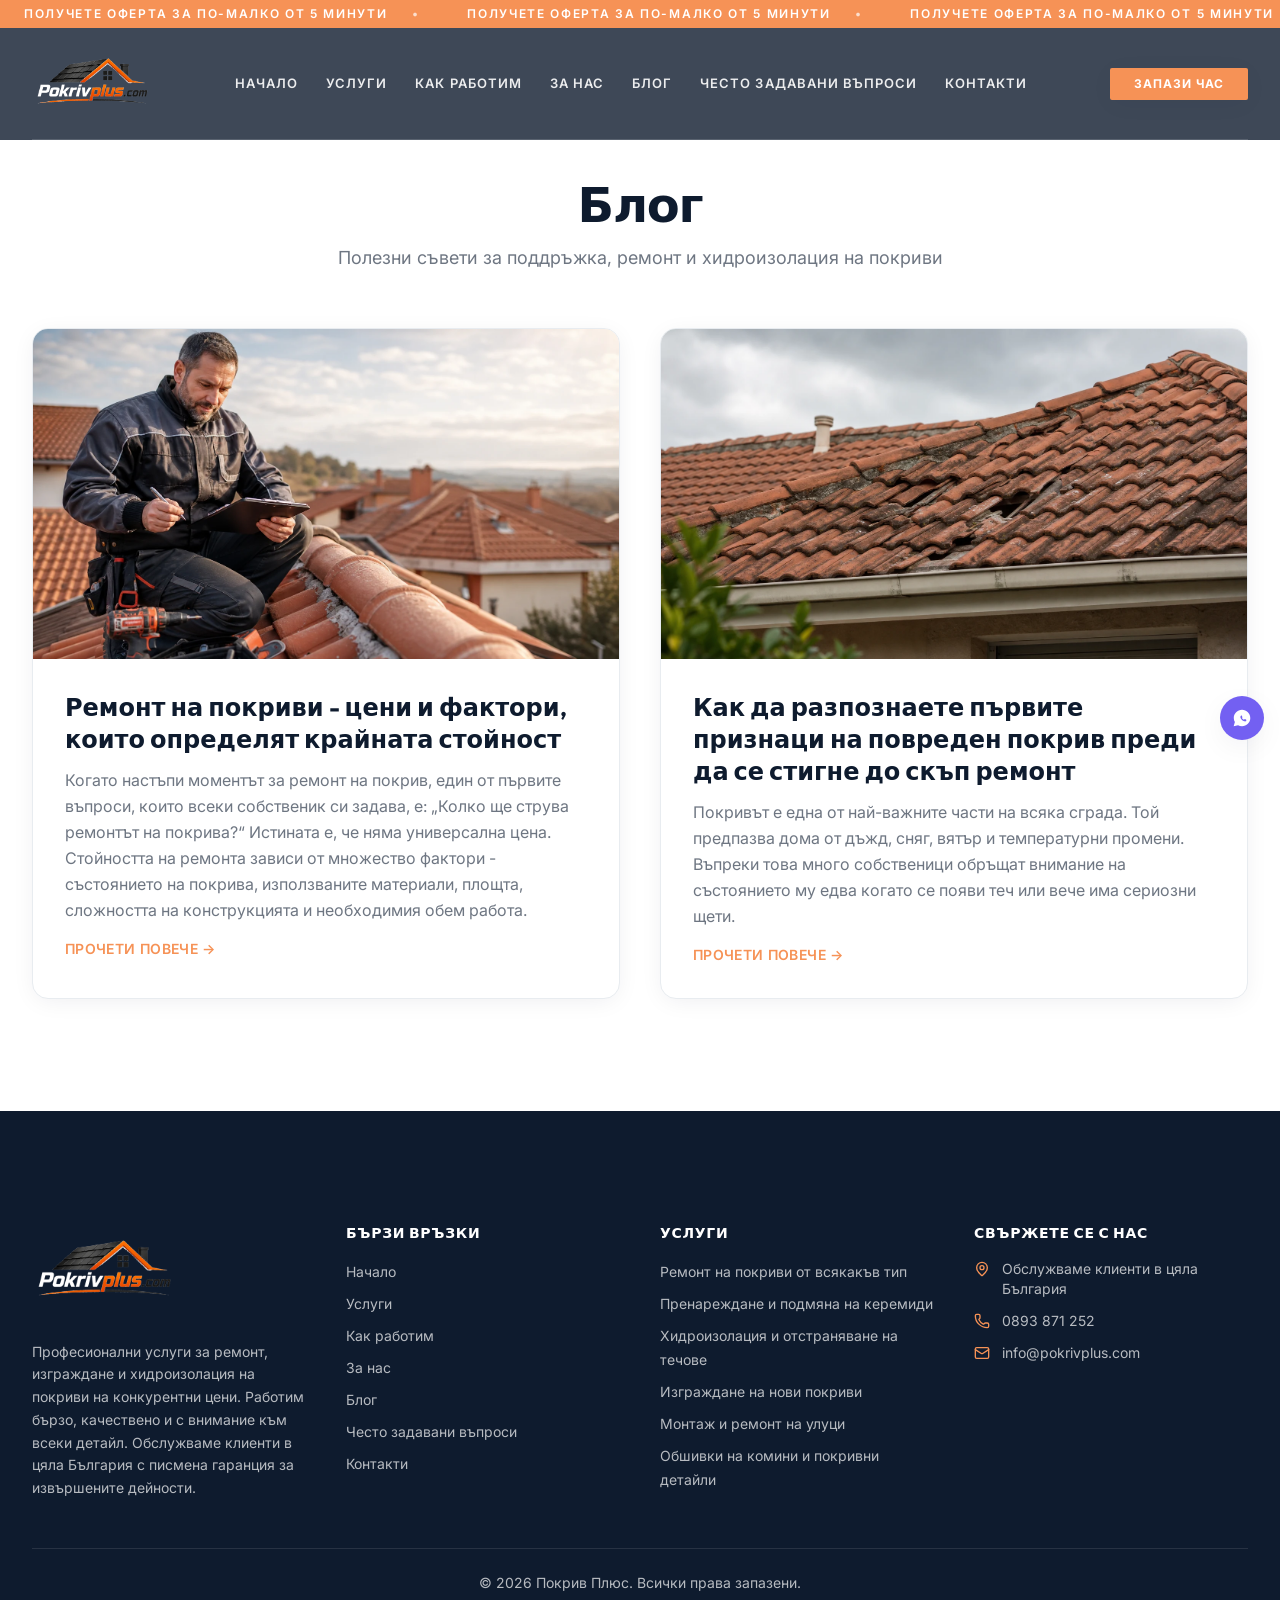
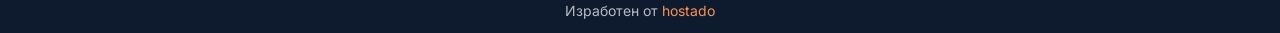
==== blog/index.html @ 9eced1b5 "Move roofing site to toppokriv.com" ====
<!DOCTYPE html>
<html lang="bg">
<head>
<meta charset="utf-8">
  <link rel="icon" type="image/svg+xml" href="../favicon.svg">
  <meta name="theme-color" content="#0e1b2e">
  <meta name="viewport" content="width=device-width, initial-scale=1, viewport-fit=cover">
  <title>Блог | Покрив Плюс</title>
  <meta name="description" content="Полезни статии за ремонт, поддръжка и хидроизолация на покриви от Покрив Плюс.">
  <link rel="canonical" href="https://toppokriv.com/blog/">
  <link rel="preconnect" href="https://fonts.googleapis.com">
  <link rel="preconnect" href="https://fonts.gstatic.com" crossorigin>
  <link href="https://fonts.googleapis.com/css2?family=Inter:wght@400;500;600;700&family=Outfit:wght@400;600;700;800;900&display=swap" rel="stylesheet">
  <link rel="stylesheet" href="../css/styles.css">
  <script type="application/ld+json">{"@context": "https://schema.org", "@type": "BreadcrumbList", "itemListElement": [{"@type": "ListItem", "position": 1, "name": "Начало", "item": "https://toppokriv.com"}, {"@type": "ListItem", "position": 2, "name": "Блог", "item": "https://toppokriv.com/blog/"}]}</script>
</head>
<body class="font-sans">
<div class="top-marquee" role="marquee" aria-label="Получете оферта за по-малко от 5 минути"><div class="marquee-track"><div class="marquee-group"><span class="marquee-item">Получете оферта за по-малко от 5 минути<span class="marquee-separator" aria-hidden="true">•</span></span><span class="marquee-item">Получете оферта за по-малко от 5 минути<span class="marquee-separator" aria-hidden="true">•</span></span><span class="marquee-item">Получете оферта за по-малко от 5 минути<span class="marquee-separator" aria-hidden="true">•</span></span><span class="marquee-item">Получете оферта за по-малко от 5 минути<span class="marquee-separator" aria-hidden="true">•</span></span><span class="marquee-item">Получете оферта за по-малко от 5 минути<span class="marquee-separator" aria-hidden="true">•</span></span><span class="marquee-item">Получете оферта за по-малко от 5 минути<span class="marquee-separator" aria-hidden="true">•</span></span></div><div class="marquee-group" aria-hidden="true"><span class="marquee-item">Получете оферта за по-малко от 5 минути<span class="marquee-separator" aria-hidden="true">•</span></span><span class="marquee-item">Получете оферта за по-малко от 5 минути<span class="marquee-separator" aria-hidden="true">•</span></span><span class="marquee-item">Получете оферта за по-малко от 5 минути<span class="marquee-separator" aria-hidden="true">•</span></span><span class="marquee-item">Получете оферта за по-малко от 5 минути<span class="marquee-separator" aria-hidden="true">•</span></span><span class="marquee-item">Получете оферта за по-малко от 5 минути<span class="marquee-separator" aria-hidden="true">•</span></span><span class="marquee-item">Получете оферта за по-малко от 5 минути<span class="marquee-separator" aria-hidden="true">•</span></span></div></div></div><header id="site-header" class="fixed inset-x-0 top-[var(--top-banner-height)] z-50 transition-all duration-500 bg-primary/80 backdrop-blur-sm"><div class="section-container"><div class="flex h-16 items-center justify-between border-b border-white/15 sm:h-20 lg:h-28"><a href="../index.html#начало" class="flex min-w-0 shrink-0 items-center"><img alt="Покрив Плюс - лого" width="1600" height="1067" decoding="async" class="shrink-0 object-contain object-left h-12 w-auto max-w-[240px] sm:h-16 sm:max-w-[320px] lg:h-20 lg:max-w-[400px]" src="../images/logo.webp"/></a><nav class="hidden items-center gap-7 lg:flex"><a href="../index.html#начало" class="text-[13px] font-semibold uppercase tracking-[0.08em] text-white/90 transition hover:text-accent">Начало</a>
<a href="../index.html#услуги" class="text-[13px] font-semibold uppercase tracking-[0.08em] text-white/90 transition hover:text-accent">Услуги</a>
<a href="../index.html#как-работим" class="text-[13px] font-semibold uppercase tracking-[0.08em] text-white/90 transition hover:text-accent">Как работим</a>
<a href="../index.html#за-нас" class="text-[13px] font-semibold uppercase tracking-[0.08em] text-white/90 transition hover:text-accent">За нас</a>
<a href="index.html" class="text-[13px] font-semibold uppercase tracking-[0.08em] text-white/90 transition hover:text-accent">Блог</a>
<a href="../index.html#faq" class="text-[13px] font-semibold uppercase tracking-[0.08em] text-white/90 transition hover:text-accent">Често задавани въпроси</a>
<a href="../index.html#контакти" class="text-[13px] font-semibold uppercase tracking-[0.08em] text-white/90 transition hover:text-accent">Контакти</a></nav><div class="hidden items-center lg:flex"><a href="../index.html#контакти" class="inline-flex items-center justify-center gap-2 rounded-sm bg-accent px-6 py-2 text-xs font-bold uppercase tracking-[0.08em] text-white shadow-soft transition hover:bg-accent-600">Запази час</a></div><button type="button" id="mobile-menu-toggle" aria-controls="mobile-nav" aria-expanded="false" class="p-2 text-white lg:hidden" aria-label="Меню"><svg id="icon-menu" class="h-6 w-6" xmlns="http://www.w3.org/2000/svg" fill="none" viewBox="0 0 24 24" stroke="currentColor" stroke-width="2"><path d="M4 12h16M4 18h16M4 6h16"/></svg><svg id="icon-close" class="hidden h-6 w-6" xmlns="http://www.w3.org/2000/svg" fill="none" viewBox="0 0 24 24" stroke="currentColor" stroke-width="2"><path d="M18 6 6 18M6 6l12 12"/></svg></button></div></div>
      <nav id="mobile-nav" class="hidden overflow-hidden bg-primary/95 lg:hidden">
        <div class="section-container flex flex-col gap-1 py-4">
                <a href="../index.html#начало" class="px-4 py-3 text-sm font-medium text-white/90 hover:text-accent">Начало</a>
                <a href="../index.html#услуги" class="px-4 py-3 text-sm font-medium text-white/90 hover:text-accent">Услуги</a>
                <a href="../index.html#как-работим" class="px-4 py-3 text-sm font-medium text-white/90 hover:text-accent">Как работим</a>
                <a href="../index.html#за-нас" class="px-4 py-3 text-sm font-medium text-white/90 hover:text-accent">За нас</a>
                <a href="index.html" class="px-4 py-3 text-sm font-medium text-white/90 hover:text-accent">Блог</a>
                <a href="../index.html#faq" class="px-4 py-3 text-sm font-medium text-white/90 hover:text-accent">Често задавани въпроси</a>
                <a href="../index.html#контакти" class="px-4 py-3 text-sm font-medium text-white/90 hover:text-accent">Контакти</a>
          <a href="../index.html#контакти" class="mt-3 flex w-full items-center justify-center gap-2 rounded-sm bg-accent px-6 py-3 text-sm font-semibold uppercase tracking-wide text-white">
            Безплатен оглед
          </a>
        </div>
      </nav></header>
<main class="min-w-0">
<section class="below-fixed-header">
  <div class="section-container">
    <div class="mx-auto mb-10 max-w-3xl text-center sm:mb-14">
      <h1 class="font-display text-3xl font-bold tracking-tight text-primary sm:text-4xl lg:text-5xl">Блог</h1>
      <p class="mt-3 text-base leading-relaxed text-primary/60 sm:mt-4 sm:text-lg">Полезни съвети за поддръжка, ремонт и хидроизолация на покриви</p>
    </div>
    <div class="grid gap-8 md:grid-cols-2 md:gap-10">

        <article class="group overflow-hidden rounded-2xl border border-surface-dark bg-white shadow-soft transition hover:border-accent/40 hover:shadow-card">
          <a href="./remont-na-pokrivi-ceni-i-faktori/index.html" class="block">
            <div class="aspect-video overflow-hidden bg-surface">
              <img src="../images/blog/remont-pokrivi-ceni.webp" alt="Ремонт на покриви - цени и фактори за крайната стойност" class="h-full w-full object-cover transition duration-500 group-hover:scale-105" loading="lazy" width="640" height="360"/>
            </div>
            <div class="p-6 sm:p-8">
              <h2 class="font-display text-xl font-bold text-primary transition group-hover:text-accent sm:text-2xl">Ремонт на покриви - цени и фактори, които определят крайната стойност</h2>
              <p class="mt-3 text-base leading-relaxed text-primary/60">Когато настъпи моментът за ремонт на покрив, един от първите въпроси, които всеки собственик си задава, е: „Колко ще струва ремонтът на покрива?“ Истината е, че няма универсална цена. Стойността на ремонта зависи от множество фактори - състоянието на покрива, използваните материали, площта, сложността на конструкцията и необходимия обем работа.</p>
              <span class="mt-4 inline-flex items-center gap-1 text-sm font-semibold uppercase tracking-wide text-accent">Прочети повече →</span>
            </div>
          </a>
        </article>
        <article class="group overflow-hidden rounded-2xl border border-surface-dark bg-white shadow-soft transition hover:border-accent/40 hover:shadow-card">
          <a href="./kak-da-razpoznaete-priznatsi-na-povreden-pokriv/index.html" class="block">
            <div class="aspect-video overflow-hidden bg-surface">
              <img src="../images/blog/priznatsi-povreden-pokriv.webp" alt="Признаци на повреден покрив - професионален оглед" class="h-full w-full object-cover transition duration-500 group-hover:scale-105" loading="lazy" width="640" height="360"/>
            </div>
            <div class="p-6 sm:p-8">
              <h2 class="font-display text-xl font-bold text-primary transition group-hover:text-accent sm:text-2xl">Как да разпознаете първите признаци на повреден покрив преди да се стигне до скъп ремонт</h2>
              <p class="mt-3 text-base leading-relaxed text-primary/60">Покривът е една от най-важните части на всяка сграда. Той предпазва дома от дъжд, сняг, вятър и температурни промени. Въпреки това много собственици обръщат внимание на състоянието му едва когато се появи теч или вече има сериозни щети.</p>
              <span class="mt-4 inline-flex items-center gap-1 text-sm font-semibold uppercase tracking-wide text-accent">Прочети повече →</span>
            </div>
          </a>
        </article>
    </div>
  </div>
</section></main>
<footer><div class="bg-primary text-white/70"><div class="section-container pt-14 sm:pt-20 lg:pt-28 pb-4 max-lg:pb-16 lg:pb-3"><div class="grid gap-10 md:grid-cols-2 lg:grid-cols-4"><div><a href="../index.html#начало" class="inline-flex"><img alt="Покрив Плюс - лого" loading="lazy" width="1600" height="1067" decoding="async" class="shrink-0 object-contain object-left h-16 w-auto max-w-[300px] sm:h-20 sm:max-w-[400px] lg:h-24 lg:max-w-[460px]" src="../images/logo.webp"/></a><p class="mt-4 text-sm leading-relaxed">Професионални услуги за ремонт, изграждане и хидроизолация на покриви на конкурентни цени. Работим бързо, качествено и с внимание към всеки детайл. Обслужваме клиенти в цяла България с писмена гаранция за извършените дейности.</p></div><div><h3 class="font-display text-sm font-semibold uppercase tracking-wider text-white">Бързи връзки</h3><ul class="mt-4 space-y-2"><li><a href="../index.html#начало" class="text-sm transition hover:text-accent">Начало</a></li><li><a href="../index.html#услуги" class="text-sm transition hover:text-accent">Услуги</a></li><li><a href="../index.html#как-работим" class="text-sm transition hover:text-accent">Как работим</a></li><li><a href="../index.html#за-нас" class="text-sm transition hover:text-accent">За нас</a></li><li><a href="index.html" class="text-sm transition hover:text-accent">Блог</a></li><li><a href="../index.html#faq" class="text-sm transition hover:text-accent">Често задавани въпроси</a></li><li><a href="../index.html#контакти" class="text-sm transition hover:text-accent">Контакти</a></li></ul></div><div><h3 class="font-display text-sm font-semibold uppercase tracking-wider text-white">Услуги</h3><ul class="mt-4 space-y-2"><li><a href="../index.html#услуги" class="text-sm transition hover:text-accent">Ремонт на покриви от всякакъв тип</a></li><li><a href="../index.html#услуги" class="text-sm transition hover:text-accent">Пренареждане и подмяна на керемиди</a></li><li><a href="../index.html#услуги" class="text-sm transition hover:text-accent">Хидроизолация и отстраняване на течове</a></li><li><a href="../index.html#услуги" class="text-sm transition hover:text-accent">Изграждане на нови покриви</a></li><li><a href="../index.html#услуги" class="text-sm transition hover:text-accent">Монтаж и ремонт на улуци</a></li><li><a href="../index.html#услуги" class="text-sm transition hover:text-accent">Обшивки на комини и покривни детайли</a></li></ul></div><div><h3 class="font-display text-sm font-semibold uppercase tracking-wider text-white">Свържете се с нас</h3><ul class="mt-4 space-y-3 text-sm"><li class="flex items-start gap-3"><svg xmlns="http://www.w3.org/2000/svg" width="24" height="24" viewBox="0 0 24 24" fill="none" stroke="currentColor" stroke-width="2" stroke-linecap="round" stroke-linejoin="round" class="mt-0.5 h-4 w-4 shrink-0 text-accent" aria-hidden="true"><path d="M20 10c0 4.993-5.539 10.193-7.399 11.799a1 1 0 0 1-1.202 0C9.539 20.193 4 14.993 4 10a8 8 0 0 1 16 0"></path><circle cx="12" cy="10" r="3"></circle></svg>Обслужваме клиенти в цяла България</li><li class="flex items-start gap-3"><svg xmlns="http://www.w3.org/2000/svg" width="24" height="24" viewBox="0 0 24 24" fill="none" stroke="currentColor" stroke-width="2" stroke-linecap="round" stroke-linejoin="round" class="mt-0.5 h-4 w-4 shrink-0 text-accent" aria-hidden="true"><path d="M13.832 16.568a1 1 0 0 0 1.213-.303l.355-.465A2 2 0 0 1 17 15h3a2 2 0 0 1 2 2v3a2 2 0 0 1-2 2A18 18 0 0 1 2 4a2 2 0 0 1 2-2h3a2 2 0 0 1 2 2v3a2 2 0 0 1-.8 1.6l-.468.351a1 1 0 0 0-.292 1.233 14 14 0 0 0 6.392 6.384"></path></svg><a href="tel:+359893871252" class="hover:text-white">0893 871 252</a></li><li class="flex items-start gap-3"><svg xmlns="http://www.w3.org/2000/svg" width="24" height="24" viewBox="0 0 24 24" fill="none" stroke="currentColor" stroke-width="2" stroke-linecap="round" stroke-linejoin="round" class="mt-0.5 h-4 w-4 shrink-0 text-accent" aria-hidden="true"><path d="m22 7-8.991 5.727a2 2 0 0 1-2.009 0L2 7"></path><rect x="2" y="4" width="20" height="16" rx="2"></rect></svg><a href="mailto:info@pokrivplus.com" class="hover:text-white">info@pokrivplus.com</a></li></ul></div></div><div class="mt-12 border-t border-white/10 pt-6 text-center text-sm"><p>© 2026 Покрив Плюс. Всички права запазени.</p><p class="mt-2">Изработен от <a href="https://hostado.net" target="_blank" rel="noopener noreferrer" class="text-accent transition hover:text-white">hostado</a></p></div></div></div></footer><a href="tel:+359893871252" class="fixed bottom-[calc(1.5rem+env(safe-area-inset-bottom,0px))] right-4 z-40 flex h-14 w-14 items-center justify-center rounded-full bg-accent text-white shadow-glow transition hover:scale-110 lg:hidden" aria-label="Обади се"><svg xmlns="http://www.w3.org/2000/svg" width="24" height="24" viewBox="0 0 24 24" fill="none" stroke="currentColor" stroke-width="2" stroke-linecap="round" stroke-linejoin="round" class="h-6 w-6" aria-hidden="true"><path d="M13.832 16.568a1 1 0 0 0 1.213-.303l.355-.465A2 2 0 0 1 17 15h3a2 2 0 0 1 2 2v3a2 2 0 0 1-2 2A18 18 0 0 1 2 4a2 2 0 0 1 2-2h3a2 2 0 0 1 2 2v3a2 2 0 0 1-.8 1.6l-.468.351a1 1 0 0 0-.292 1.233 14 14 0 0 0 6.392 6.384"></path></svg></a><div class="fixed bottom-40 right-4 z-40 hidden flex-col gap-2 lg:flex"><a href="viber://chat?number=359893871252" target="_blank" rel="noopener noreferrer" aria-label="Viber" class="flex h-11 w-11 items-center justify-center rounded-full bg-[#7360F2] text-white shadow-card transition hover:scale-110"><svg class="h-5 w-5" viewBox="0 0 24 24" fill="currentColor"><path d="M12.04 2C6.58 2 2.13 6.45 2.13 11.91c0 1.75.46 3.45 1.32 4.95L2 22l5.25-1.37c1.45.79 3.08 1.21 4.79 1.21 5.46 0 9.91-4.45 9.91-9.91C21.95 6.45 17.5 2 12.04 2zm5.32 13.22c-.15.42-.87.77-1.21.82-.31.04-.71.06-1.15-.07-.27-.08-.61-.2-1.05-.39-1.85-.8-3.06-2.68-3.15-2.81-.09-.13-.75-.99-.75-1.89 0-.9.47-1.34.64-1.52.17-.18.37-.23.49-.23.12 0 .24 0 .35.01.11.01.26-.04.4.31.15.35.5 1.22.55 1.31.05.09.08.19.02.31-.06.12-.09.19-.18.29-.09.1-.19.22-.27.3-.09.08-.18.17-.08.33.1.16.44.73.95 1.18.65.58 1.2.76 1.37.84.17.09.27.07.37-.05.1-.11.42-.49.53-.66.11-.17.22-.14.37-.08.15.05.96.45 1.12.54.17.09.28.13.32.21.04.07.04.42-.11.84z"></path></svg></a></div>
  <script src="../js/content.js"></script>
  <script src="../js/main.js"></script>
</body>
</html>
---- css/styles.css ----
*,:after,:before{--tw-border-spacing-x:0;--tw-border-spacing-y:0;--tw-translate-x:0;--tw-translate-y:0;--tw-rotate:0;--tw-skew-x:0;--tw-skew-y:0;--tw-scale-x:1;--tw-scale-y:1;--tw-pan-x: ;--tw-pan-y: ;--tw-pinch-zoom: ;--tw-scroll-snap-strictness:proximity;--tw-gradient-from-position: ;--tw-gradient-via-position: ;--tw-gradient-to-position: ;--tw-ordinal: ;--tw-slashed-zero: ;--tw-numeric-figure: ;--tw-numeric-spacing: ;--tw-numeric-fraction: ;--tw-ring-inset: ;--tw-ring-offset-width:0px;--tw-ring-offset-color:#fff;--tw-ring-color:rgba(59,130,246,.5);--tw-ring-offset-shadow:0 0 #0000;--tw-ring-shadow:0 0 #0000;--tw-shadow:0 0 #0000;--tw-shadow-colored:0 0 #0000;--tw-blur: ;--tw-brightness: ;--tw-contrast: ;--tw-grayscale: ;--tw-hue-rotate: ;--tw-invert: ;--tw-saturate: ;--tw-sepia: ;--tw-drop-shadow: ;--tw-backdrop-blur: ;--tw-backdrop-brightness: ;--tw-backdrop-contrast: ;--tw-backdrop-grayscale: ;--tw-backdrop-hue-rotate: ;--tw-backdrop-invert: ;--tw-backdrop-opacity: ;--tw-backdrop-saturate: ;--tw-backdrop-sepia: ;--tw-contain-size: ;--tw-contain-layout: ;--tw-contain-paint: ;--tw-contain-style: }::backdrop{--tw-border-spacing-x:0;--tw-border-spacing-y:0;--tw-translate-x:0;--tw-translate-y:0;--tw-rotate:0;--tw-skew-x:0;--tw-skew-y:0;--tw-scale-x:1;--tw-scale-y:1;--tw-pan-x: ;--tw-pan-y: ;--tw-pinch-zoom: ;--tw-scroll-snap-strictness:proximity;--tw-gradient-from-position: ;--tw-gradient-via-position: ;--tw-gradient-to-position: ;--tw-ordinal: ;--tw-slashed-zero: ;--tw-numeric-figure: ;--tw-numeric-spacing: ;--tw-numeric-fraction: ;--tw-ring-inset: ;--tw-ring-offset-width:0px;--tw-ring-offset-color:#fff;--tw-ring-color:rgba(59,130,246,.5);--tw-ring-offset-shadow:0 0 #0000;--tw-ring-shadow:0 0 #0000;--tw-shadow:0 0 #0000;--tw-shadow-colored:0 0 #0000;--tw-blur: ;--tw-brightness: ;--tw-contrast: ;--tw-grayscale: ;--tw-hue-rotate: ;--tw-invert: ;--tw-saturate: ;--tw-sepia: ;--tw-drop-shadow: ;--tw-backdrop-blur: ;--tw-backdrop-brightness: ;--tw-backdrop-contrast: ;--tw-backdrop-grayscale: ;--tw-backdrop-hue-rotate: ;--tw-backdrop-invert: ;--tw-backdrop-opacity: ;--tw-backdrop-saturate: ;--tw-backdrop-sepia: ;--tw-contain-size: ;--tw-contain-layout: ;--tw-contain-paint: ;--tw-contain-style: }/*! tailwindcss v3.4.19 | MIT License | https://tailwindcss.com*/*,:after,:before{box-sizing:border-box;border:0 solid #e5e7eb}:after,:before{--tw-content:""}:host,html{line-height:1.5;-webkit-text-size-adjust:100%;-moz-tab-size:4;-o-tab-size:4;tab-size:4;font-family:Inter,system-ui,sans-serif;font-feature-settings:normal;font-variation-settings:normal;-webkit-tap-highlight-color:transparent}body{margin:0;line-height:inherit}hr{height:0;color:inherit;border-top-width:1px}abbr:where([title]){-webkit-text-decoration:underline dotted;text-decoration:underline dotted}h1,h2,h3,h4,h5,h6{font-size:inherit;font-weight:inherit}a{color:inherit;text-decoration:inherit}b,strong{font-weight:bolder}code,kbd,pre,samp{font-family:ui-monospace,SFMono-Regular,Menlo,Monaco,Consolas,Liberation Mono,Courier New,monospace;font-feature-settings:normal;font-variation-settings:normal;font-size:1em}small{font-size:80%}sub,sup{font-size:75%;line-height:0;position:relative;vertical-align:baseline}sub{bottom:-.25em}sup{top:-.5em}table{text-indent:0;border-color:inherit;border-collapse:collapse}button,input,optgroup,select,textarea{font-family:inherit;font-feature-settings:inherit;font-variation-settings:inherit;font-size:100%;font-weight:inherit;line-height:inherit;letter-spacing:inherit;color:inherit;margin:0;padding:0}button,select{text-transform:none}button,input:where([type=button]),input:where([type=reset]),input:where([type=submit]){-webkit-appearance:button;background-color:transparent;background-image:none}:-moz-focusring{outline:auto}:-moz-ui-invalid{box-shadow:none}progress{vertical-align:baseline}::-webkit-inner-spin-button,::-webkit-outer-spin-button{height:auto}[type=search]{-webkit-appearance:textfield;outline-offset:-2px}::-webkit-search-decoration{-webkit-appearance:none}::-webkit-file-upload-button{-webkit-appearance:button;font:inherit}summary{display:list-item}blockquote,dd,dl,figure,h1,h2,h3,h4,h5,h6,hr,p,pre{margin:0}fieldset{margin:0}fieldset,legend{padding:0}menu,ol,ul{list-style:none;margin:0;padding:0}dialog{padding:0}textarea{resize:vertical}input::-moz-placeholder,textarea::-moz-placeholder{opacity:1;color:#9ca3af}input::placeholder,textarea::placeholder{opacity:1;color:#9ca3af}[role=button],button{cursor:pointer}:disabled{cursor:default}audio,canvas,embed,iframe,img,object,svg,video{display:block;vertical-align:middle}img,video{max-width:100%;height:auto}[hidden]:where(:not([hidden=until-found])){display:none}:root{--top-banner-height:1.75rem;--header-height:4rem}@media (min-width:640px){:root{--header-height:5rem}}@media (min-width:1024px){:root{--header-height:7rem}}html{scroll-behavior:smooth;overflow-x:hidden;scroll-padding-top:calc(5.5rem + var(--top-banner-height))}@media (min-width:640px){html{scroll-padding-top:calc(6rem + var(--top-banner-height))}}@media (min-width:1024px){html{scroll-padding-top:calc(8rem + var(--top-banner-height))}}body{min-height:100vh;overflow-x:hidden;--tw-bg-opacity:1;background-color:rgb(255 255 255/var(--tw-bg-opacity,1));--tw-text-opacity:1;color:rgb(14 27 46/var(--tw-text-opacity,1));-webkit-font-smoothing:antialiased;-moz-osx-font-smoothing:grayscale}main section[id]{scroll-margin-top:calc(5.5rem + var(--top-banner-height))}@media (min-width:640px){main section[id]{scroll-margin-top:calc(6rem + var(--top-banner-height))}}@media (min-width:1024px){main section[id]{scroll-margin-top:calc(8rem + var(--top-banner-height))}}.section-container{margin-left:auto;margin-right:auto;width:100%;max-width:80rem;padding-left:1rem;padding-right:1rem}@media (min-width:640px){.section-container{padding-left:1.5rem;padding-right:1.5rem}}@media (min-width:1024px){.section-container{padding-left:2rem;padding-right:2rem}}.section-padding{padding-top:3.5rem;padding-bottom:3.5rem}@media (min-width:640px){.section-padding{padding-top:5rem;padding-bottom:5rem}}@media (min-width:1024px){.section-padding{padding-top:7rem;padding-bottom:7rem}}.pointer-events-none{pointer-events:none}.fixed{position:fixed}.absolute{position:absolute}.relative{position:relative}.\!sticky{position:sticky!important}.sticky{position:sticky}.inset-0{inset:0}.inset-x-0{left:0;right:0}.bottom-0{bottom:0}.bottom-24{bottom:6rem}.bottom-40{bottom:10rem}.bottom-8{bottom:2rem}.bottom-\[calc\(1\.5rem\+env\(safe-area-inset-bottom\2c 0px\)\)\]{bottom:calc(1.5rem + env(safe-area-inset-bottom,0px))}.bottom-\[calc\(1rem\+env\(safe-area-inset-bottom\2c 0px\)\)\]{bottom:calc(1rem + env(safe-area-inset-bottom,0px))}.bottom-\[calc\(5\.5rem\+env\(safe-area-inset-bottom\2c 0px\)\)\]{bottom:calc(5.5rem + env(safe-area-inset-bottom,0px))}.left-0{left:0}.left-4{left:1rem}.right-0{right:0}.right-4{right:1rem}.right-\[38\%\]{right:38%}.top-\[var\(--top-banner-height\)\]{top:var(--top-banner-height)}.z-10{z-index:10}.z-40{z-index:40}.z-50{z-index:50}.z-\[1\]{z-index:1}.z-\[2\]{z-index:2}.mx-2{margin-left:.5rem;margin-right:.5rem}.mx-auto{margin-left:auto;margin-right:auto}.mb-1\.5{margin-bottom:.375rem}.mb-10{margin-bottom:2.5rem}.mb-4{margin-bottom:1rem}.mb-8{margin-bottom:2rem}.mt-0\.5{margin-top:.125rem}.mt-1{margin-top:.25rem}.mt-10{margin-top:2.5rem}.mt-12{margin-top:3rem}.mt-14{margin-top:3.5rem}.mt-2{margin-top:.5rem}.mt-3{margin-top:.75rem}.mt-4{margin-top:1rem}.mt-6{margin-top:1.5rem}.mt-8{margin-top:2rem}.block{display:block}.flex{display:flex}.inline-flex{display:inline-flex}.grid{display:grid}.hidden{display:none}.aspect-\[3\/5\]{aspect-ratio:3/5}.aspect-\[4\/5\]{aspect-ratio:4/5}.aspect-video{aspect-ratio:16/9}.h-10{height:2.5rem}.h-11{height:2.75rem}.h-12{height:3rem}.h-14{height:3.5rem}.h-16{height:4rem}.h-24{height:6rem}.h-4{height:1rem}.h-5{height:1.25rem}.h-56{height:14rem}.h-6{height:1.5rem}.h-8{height:2rem}.h-auto{height:auto}.h-full{height:100%}.max-h-\[50vh\]{max-height:50vh}.max-h-\[55vh\]{max-height:55vh}.min-h-\[100dvh\]{min-height:100dvh}.min-h-\[220px\]{min-height:220px}.min-h-screen{min-height:100vh}.w-10{width:2.5rem}.w-11{width:2.75rem}.w-12{width:3rem}.w-14{width:3.5rem}.w-16{width:4rem}.w-24{width:6rem}.w-4{width:1rem}.w-5{width:1.25rem}.w-6{width:1.5rem}.w-64{width:16rem}.w-8{width:2rem}.w-auto{width:auto}.w-full{width:100%}.min-w-0{min-width:0}.max-w-2xl{max-width:42rem}.max-w-3xl{max-width:48rem}.max-w-6xl{max-width:72rem}.max-w-\[120px\]{max-width:120px}.max-w-\[240px\]{max-width:240px}.max-w-\[300px\]{max-width:300px}.max-w-lg{max-width:32rem}.max-w-md{max-width:28rem}.flex-1{flex:1 1 0%}.shrink-0{flex-shrink:0}.rotate-180{--tw-rotate:180deg}.rotate-180,.scale-105{transform:translate(var(--tw-translate-x),var(--tw-translate-y)) rotate(var(--tw-rotate)) skewX(var(--tw-skew-x)) skewY(var(--tw-skew-y)) scaleX(var(--tw-scale-x)) scaleY(var(--tw-scale-y))}.scale-105{--tw-scale-x:1.05;--tw-scale-y:1.05}.resize{resize:both}.grid-cols-1{grid-template-columns:repeat(1,minmax(0,1fr))}.grid-cols-2{grid-template-columns:repeat(2,minmax(0,1fr))}.flex-col{flex-direction:column}.flex-wrap{flex-wrap:wrap}.items-start{align-items:flex-start}.items-end{align-items:flex-end}.items-center{align-items:center}.justify-center{justify-content:center}.justify-between{justify-content:space-between}.gap-1{gap:.25rem}.gap-10{gap:2.5rem}.gap-12{gap:3rem}.gap-2{gap:.5rem}.gap-3{gap:.75rem}.gap-4{gap:1rem}.gap-5{gap:1.25rem}.gap-6{gap:1.5rem}.gap-7{gap:1.75rem}.gap-8{gap:2rem}.space-y-10>:not([hidden])~:not([hidden]){--tw-space-y-reverse:0;margin-top:calc(2.5rem*(1 - var(--tw-space-y-reverse)));margin-bottom:calc(2.5rem*var(--tw-space-y-reverse))}.space-y-2>:not([hidden])~:not([hidden]){--tw-space-y-reverse:0;margin-top:calc(.5rem*(1 - var(--tw-space-y-reverse)));margin-bottom:calc(.5rem*var(--tw-space-y-reverse))}.space-y-3>:not([hidden])~:not([hidden]){--tw-space-y-reverse:0;margin-top:calc(.75rem*(1 - var(--tw-space-y-reverse)));margin-bottom:calc(.75rem*var(--tw-space-y-reverse))}.space-y-5>:not([hidden])~:not([hidden]){--tw-space-y-reverse:0;margin-top:calc(1.25rem*(1 - var(--tw-space-y-reverse)));margin-bottom:calc(1.25rem*var(--tw-space-y-reverse))}.space-y-8>:not([hidden])~:not([hidden]){--tw-space-y-reverse:0;margin-top:calc(2rem*(1 - var(--tw-space-y-reverse)));margin-bottom:calc(2rem*var(--tw-space-y-reverse))}.overflow-hidden,.truncate{overflow:hidden}.truncate{text-overflow:ellipsis;white-space:nowrap}.break-words{overflow-wrap:break-word}.rounded-2xl{border-radius:1rem}.rounded-3xl{border-radius:1.5rem}.rounded-full{border-radius:9999px}.rounded-sm{border-radius:.125rem}.rounded-xl{border-radius:.75rem}.rounded-bl-none{border-bottom-left-radius:0}.border{border-width:1px}.border-2{border-width:2px}.border-b{border-bottom-width:1px}.border-t{border-top-width:1px}.border-primary\/10{border-color:rgba(14,27,46,.1)}.border-surface-dark{--tw-border-opacity:1;border-color:rgb(232 236 240/var(--tw-border-opacity,1))}.border-white\/10{border-color:hsla(0,0%,100%,.1)}.border-white\/15{border-color:hsla(0,0%,100%,.15)}.border-white\/20{border-color:hsla(0,0%,100%,.2)}.border-white\/30{border-color:hsla(0,0%,100%,.3)}.bg-\[\#7360F2\]{--tw-bg-opacity:1;background-color:rgb(115 96 242/var(--tw-bg-opacity,1))}.bg-\[\#a97a4a\]{--tw-bg-opacity:1;background-color:rgb(169 122 74/var(--tw-bg-opacity,1))}.bg-accent{--tw-bg-opacity:1;background-color:rgb(246 146 86/var(--tw-bg-opacity,1))}.bg-accent\/10{background-color:rgba(246,146,86,.1)}.bg-green-100{--tw-bg-opacity:1;background-color:rgb(220 252 231/var(--tw-bg-opacity,1))}.bg-primary{--tw-bg-opacity:1;background-color:rgb(14 27 46/var(--tw-bg-opacity,1))}.bg-primary\/80{background-color:rgba(14,27,46,.8)}.bg-primary\/95{background-color:rgba(14,27,46,.95)}.bg-surface{--tw-bg-opacity:1;background-color:rgb(244 246 248/var(--tw-bg-opacity,1))}.bg-tan-dark{--tw-bg-opacity:1;background-color:rgb(107 87 64/var(--tw-bg-opacity,1))}.bg-white{--tw-bg-opacity:1;background-color:rgb(255 255 255/var(--tw-bg-opacity,1))}.bg-white\/10{background-color:hsla(0,0%,100%,.1)}.bg-white\/95{background-color:hsla(0,0%,100%,.95)}.bg-gradient-to-t{background-image:linear-gradient(to top,var(--tw-gradient-stops))}.from-primary\/85{--tw-gradient-from:rgba(14,27,46,.85) var(--tw-gradient-from-position);--tw-gradient-to:rgba(14,27,46,0) var(--tw-gradient-to-position);--tw-gradient-stops:var(--tw-gradient-from),var(--tw-gradient-to)}.from-primary\/90{--tw-gradient-from:rgba(14,27,46,.9) var(--tw-gradient-from-position);--tw-gradient-to:rgba(14,27,46,0) var(--tw-gradient-to-position);--tw-gradient-stops:var(--tw-gradient-from),var(--tw-gradient-to)}.via-primary\/55{--tw-gradient-to:rgba(14,27,46,0) var(--tw-gradient-to-position);--tw-gradient-stops:var(--tw-gradient-from),rgba(14,27,46,.55) var(--tw-gradient-via-position),var(--tw-gradient-to)}.via-primary\/60{--tw-gradient-to:rgba(14,27,46,0) var(--tw-gradient-to-position);--tw-gradient-stops:var(--tw-gradient-from),rgba(14,27,46,.6) var(--tw-gradient-via-position),var(--tw-gradient-to)}.to-primary\/25{--tw-gradient-to:rgba(14,27,46,.25) var(--tw-gradient-to-position)}.to-primary\/30{--tw-gradient-to:rgba(14,27,46,.3) var(--tw-gradient-to-position)}.fill-yellow-400{fill:#facc15}.stroke-\[1\.5\]{stroke-width:1.5}.object-contain{-o-object-fit:contain;object-fit:contain}.object-cover{-o-object-fit:cover;object-fit:cover}.object-left{-o-object-position:left;object-position:left}.p-2{padding:.5rem}.p-4{padding:1rem}.p-5{padding:1.25rem}.p-6{padding:1.5rem}.p-8{padding:2rem}.px-3{padding-left:.75rem;padding-right:.75rem}.px-4{padding-left:1rem;padding-right:1rem}.px-6{padding-left:1.5rem;padding-right:1.5rem}.px-8{padding-left:2rem;padding-right:2rem}.py-16{padding-top:4rem;padding-bottom:4rem}.py-2{padding-top:.5rem;padding-bottom:.5rem}.py-3{padding-top:.75rem;padding-bottom:.75rem}.py-4{padding-top:1rem;padding-bottom:1rem}.py-5{padding-top:1.25rem;padding-bottom:1.25rem}.pb-10{padding-bottom:2.5rem}.pb-12{padding-bottom:3rem}.pb-14{padding-bottom:3.5rem}.pb-4{padding-bottom:1rem}.pb-5{padding-bottom:1.25rem}.pb-\[calc\(0\.75rem\+env\(safe-area-inset-bottom\2c 0px\)\)\]{padding-bottom:calc(.75rem + env(safe-area-inset-bottom,0px))}.pt-10{padding-top:2.5rem}.pt-14{padding-top:3.5rem}.pt-2{padding-top:.5rem}.pt-28{padding-top:7rem}.pt-3{padding-top:.75rem}.pt-4{padding-top:1rem}.pt-6{padding-top:1.5rem}.text-left{text-align:left}.text-center{text-align:center}.font-display{font-family:Outfit,system-ui,sans-serif}.font-sans{font-family:Inter,system-ui,sans-serif}.text-2xl{font-size:1.5rem;line-height:2rem}.text-3xl{font-size:1.875rem;line-height:2.25rem}.text-4xl{font-size:2.25rem;line-height:2.5rem}.text-6xl{font-size:3.75rem;line-height:1}.text-\[13px\]{font-size:13px}.text-base{font-size:1rem;line-height:1.5rem}.text-lg{font-size:1.125rem;line-height:1.75rem}.text-sm{font-size:.875rem;line-height:1.25rem}.text-xl{font-size:1.25rem;line-height:1.75rem}.text-xs{font-size:.75rem;line-height:1rem}.font-black{font-weight:900}.font-bold{font-weight:700}.font-medium{font-weight:500}.font-semibold{font-weight:600}.uppercase{text-transform:uppercase}.italic{font-style:italic}.leading-\[0\.95\]{line-height:.95}.leading-none{line-height:1}.leading-relaxed{line-height:1.625}.leading-snug{line-height:1.375}.leading-tight{line-height:1.25}.tracking-\[0\.08em\]{letter-spacing:.08em}.tracking-\[0\.22em\]{letter-spacing:.22em}.tracking-\[0\.24em\]{letter-spacing:.24em}.tracking-tight{letter-spacing:-.025em}.tracking-wide{letter-spacing:.025em}.tracking-wider{letter-spacing:.05em}.text-accent{--tw-text-opacity:1;color:rgb(246 146 86/var(--tw-text-opacity,1))}.text-green-600{--tw-text-opacity:1;color:rgb(22 163 74/var(--tw-text-opacity,1))}.text-primary{--tw-text-opacity:1;color:rgb(14 27 46/var(--tw-text-opacity,1))}.text-primary\/30{color:rgba(14,27,46,.3)}.text-primary\/40{color:rgba(14,27,46,.4)}.text-primary\/50{color:rgba(14,27,46,.5)}.text-primary\/55{color:rgba(14,27,46,.55)}.text-primary\/60{color:rgba(14,27,46,.6)}.text-primary\/70{color:rgba(14,27,46,.7)}.text-primary\/80{color:rgba(14,27,46,.8)}.text-white{--tw-text-opacity:1;color:rgb(255 255 255/var(--tw-text-opacity,1))}.text-white\/50{color:hsla(0,0%,100%,.5)}.text-white\/60{color:hsla(0,0%,100%,.6)}.text-white\/70{color:hsla(0,0%,100%,.7)}.text-white\/80{color:hsla(0,0%,100%,.8)}.text-white\/85{color:hsla(0,0%,100%,.85)}.text-white\/90{color:hsla(0,0%,100%,.9)}.text-yellow-400{--tw-text-opacity:1;color:rgb(250 204 21/var(--tw-text-opacity,1))}.opacity-0{opacity:0}.opacity-15{opacity:.15}.opacity-20{opacity:.2}.opacity-30{opacity:.3}.opacity-35{opacity:.35}.shadow-2xl{--tw-shadow:0 25px 50px -12px rgba(0,0,0,.25);--tw-shadow-colored:0 25px 50px -12px var(--tw-shadow-color)}.shadow-2xl,.shadow-card{box-shadow:var(--tw-ring-offset-shadow,0 0 #0000),var(--tw-ring-shadow,0 0 #0000),var(--tw-shadow)}.shadow-card{--tw-shadow:0 8px 32px -8px rgba(14,27,46,.12);--tw-shadow-colored:0 8px 32px -8px var(--tw-shadow-color)}.shadow-glow{--tw-shadow:0 0 40px -10px rgba(255,91,46,.3);--tw-shadow-colored:0 0 40px -10px var(--tw-shadow-color)}.shadow-glow,.shadow-sm{box-shadow:var(--tw-ring-offset-shadow,0 0 #0000),var(--tw-ring-shadow,0 0 #0000),var(--tw-shadow)}.shadow-sm{--tw-shadow:0 1px 2px 0 rgba(0,0,0,.05);--tw-shadow-colored:0 1px 2px 0 var(--tw-shadow-color)}.shadow-soft{--tw-shadow:0 4px 24px -4px rgba(14,27,46,.08);--tw-shadow-colored:0 4px 24px -4px var(--tw-shadow-color);box-shadow:var(--tw-ring-offset-shadow,0 0 #0000),var(--tw-ring-shadow,0 0 #0000),var(--tw-shadow)}.ring-2{--tw-ring-offset-shadow:var(--tw-ring-inset) 0 0 0 var(--tw-ring-offset-width) var(--tw-ring-offset-color);--tw-ring-shadow:var(--tw-ring-inset) 0 0 0 calc(2px + var(--tw-ring-offset-width)) var(--tw-ring-color);box-shadow:var(--tw-ring-offset-shadow),var(--tw-ring-shadow),var(--tw-shadow,0 0 #0000)}.ring-accent{--tw-ring-opacity:1;--tw-ring-color:rgb(246 146 86/var(--tw-ring-opacity,1))}.filter{filter:var(--tw-blur) var(--tw-brightness) var(--tw-contrast) var(--tw-grayscale) var(--tw-hue-rotate) var(--tw-invert) var(--tw-saturate) var(--tw-sepia) var(--tw-drop-shadow)}.backdrop-blur-lg{--tw-backdrop-blur:blur(16px)}.backdrop-blur-lg,.backdrop-blur-sm{backdrop-filter:var(--tw-backdrop-blur) var(--tw-backdrop-brightness) var(--tw-backdrop-contrast) var(--tw-backdrop-grayscale) var(--tw-backdrop-hue-rotate) var(--tw-backdrop-invert) var(--tw-backdrop-opacity) var(--tw-backdrop-saturate) var(--tw-backdrop-sepia)}.backdrop-blur-sm{--tw-backdrop-blur:blur(4px)}.transition{transition-property:color,background-color,border-color,text-decoration-color,fill,stroke,opacity,box-shadow,transform,filter,backdrop-filter;transition-timing-function:cubic-bezier(.4,0,.2,1);transition-duration:.15s}.transition-all{transition-property:all;transition-timing-function:cubic-bezier(.4,0,.2,1);transition-duration:.15s}.transition-transform{transition-property:transform;transition-timing-function:cubic-bezier(.4,0,.2,1);transition-duration:.15s}.duration-300{transition-duration:.3s}.duration-500{transition-duration:.5s}.ease-out{transition-timing-function:cubic-bezier(0,0,.2,1)}.text-outline{-webkit-text-stroke:2px hsla(0,0%,100%,.9);color:transparent}.roof-pattern{background-image:url("data:image/svg+xml;charset=utf-8,%3Csvg xmlns='http://www.w3.org/2000/svg' width='100' height='100'%3E%3Cpath fill='none' stroke='%23fff' stroke-width='.5' d='m10 80 40-60 40 60' opacity='.15'/%3E%3C/svg%3E")}.top-marquee{position:fixed;left:0;right:0;top:0;z-index:60;display:flex;height:var(--top-banner-height);align-items:center;overflow:hidden;--tw-bg-opacity:1;background-color:rgb(246 146 86/var(--tw-bg-opacity,1))}.marquee-track{display:flex;width:-moz-max-content;width:max-content;animation:marquee-scroll 28s linear infinite}.marquee-group,.marquee-item{display:flex;flex-shrink:0;align-items:center}.marquee-item{white-space:nowrap;padding-left:1.5rem;padding-right:1.5rem;font-size:11px;font-weight:600;text-transform:uppercase;letter-spacing:.14em;--tw-text-opacity:1;color:rgb(255 255 255/var(--tw-text-opacity,1))}@media (min-width:640px){.marquee-item{font-size:.75rem;line-height:1rem}}.marquee-separator{margin-left:1.5rem;color:hsla(0,0%,100%,.7)}@keyframes marquee-scroll{0%{transform:translateX(0)}to{transform:translateX(-50%)}}@media (prefers-reduced-motion:reduce){.marquee-track{animation:none;width:100%;justify-content:center}.marquee-group:last-child{display:none}}.accordion-panel{display:grid;grid-template-rows:0fr;transition:grid-template-rows .3s ease,opacity .3s ease;opacity:0}.accordion-panel.is-open{grid-template-rows:1fr;opacity:1}.accordion-panel>div{overflow:hidden}#mobile-nav.is-open{display:block}#back-to-top,#call-button,#cookie-consent,#sticky-cta{transition:opacity .25s ease,transform .25s ease}.is-hidden-ui{opacity:0;pointer-events:none;transform:translateY(.5rem)}main [style*="opacity: 0"],main [style*="opacity:0"]{opacity:1!important;transform:none!important}.below-fixed-header{background-color:#fff;padding-bottom:3.5rem;padding-top:calc(var(--top-banner-height) + var(--header-height) + 2.5rem)}@media (min-width:640px){.below-fixed-header{padding-bottom:5rem}}@media (min-width:1024px){.below-fixed-header{padding-bottom:7rem}}.hover\:-translate-y-1:hover{--tw-translate-y:-0.25rem}.hover\:-translate-y-1:hover,.hover\:scale-110:hover{transform:translate(var(--tw-translate-x),var(--tw-translate-y)) rotate(var(--tw-rotate)) skewX(var(--tw-skew-x)) skewY(var(--tw-skew-y)) scaleX(var(--tw-scale-x)) scaleY(var(--tw-scale-y))}.hover\:scale-110:hover{--tw-scale-x:1.1;--tw-scale-y:1.1}.hover\:border-accent:hover{--tw-border-opacity:1;border-color:rgb(246 146 86/var(--tw-border-opacity,1))}.hover\:border-accent\/40:hover{border-color:rgba(246,146,86,.4)}.hover\:bg-accent-600:hover{--tw-bg-opacity:1;background-color:rgb(225 120 55/var(--tw-bg-opacity,1))}.hover\:bg-primary-800:hover{--tw-bg-opacity:1;background-color:rgb(20 37 56/var(--tw-bg-opacity,1))}.hover\:bg-white\/10:hover{background-color:hsla(0,0%,100%,.1)}.hover\:text-accent:hover{--tw-text-opacity:1;color:rgb(246 146 86/var(--tw-text-opacity,1))}.hover\:text-primary:hover{--tw-text-opacity:1;color:rgb(14 27 46/var(--tw-text-opacity,1))}.hover\:text-white:hover{--tw-text-opacity:1;color:rgb(255 255 255/var(--tw-text-opacity,1))}.hover\:underline:hover{text-decoration-line:underline}.hover\:shadow-card:hover{--tw-shadow:0 8px 32px -8px rgba(14,27,46,.12);--tw-shadow-colored:0 8px 32px -8px var(--tw-shadow-color)}.hover\:shadow-card:hover,.hover\:shadow-glow:hover{box-shadow:var(--tw-ring-offset-shadow,0 0 #0000),var(--tw-ring-shadow,0 0 #0000),var(--tw-shadow)}.hover\:shadow-glow:hover{--tw-shadow:0 0 40px -10px rgba(255,91,46,.3);--tw-shadow-colored:0 0 40px -10px var(--tw-shadow-color)}.hover\:shadow-xl:hover{--tw-shadow:0 20px 25px -5px rgba(0,0,0,.1),0 8px 10px -6px rgba(0,0,0,.1);--tw-shadow-colored:0 20px 25px -5px var(--tw-shadow-color),0 8px 10px -6px var(--tw-shadow-color);box-shadow:var(--tw-ring-offset-shadow,0 0 #0000),var(--tw-ring-shadow,0 0 #0000),var(--tw-shadow)}.focus\:border-accent:focus{--tw-border-opacity:1;border-color:rgb(246 146 86/var(--tw-border-opacity,1))}.focus\:outline-none:focus{outline:2px solid transparent;outline-offset:2px}.focus\:ring-2:focus{--tw-ring-offset-shadow:var(--tw-ring-inset) 0 0 0 var(--tw-ring-offset-width) var(--tw-ring-offset-color);--tw-ring-shadow:var(--tw-ring-inset) 0 0 0 calc(2px + var(--tw-ring-offset-width)) var(--tw-ring-color);box-shadow:var(--tw-ring-offset-shadow),var(--tw-ring-shadow),var(--tw-shadow,0 0 #0000)}.focus\:ring-accent\/20:focus{--tw-ring-color:rgba(246,146,86,.2)}.focus-visible\:outline:focus-visible{outline-style:solid}.focus-visible\:outline-2:focus-visible{outline-width:2px}.focus-visible\:outline-offset-2:focus-visible{outline-offset:2px}.focus-visible\:outline-accent:focus-visible{outline-color:#f69256}.disabled\:opacity-30:disabled{opacity:.3}.group:hover .group-hover\:-translate-y-0\.5{--tw-translate-y:-0.125rem}.group:hover .group-hover\:-translate-y-0\.5,.group:hover .group-hover\:translate-x-0\.5{transform:translate(var(--tw-translate-x),var(--tw-translate-y)) rotate(var(--tw-rotate)) skewX(var(--tw-skew-x)) skewY(var(--tw-skew-y)) scaleX(var(--tw-scale-x)) scaleY(var(--tw-scale-y))}.group:hover .group-hover\:translate-x-0\.5{--tw-translate-x:0.125rem}.group:hover .group-hover\:scale-100{--tw-scale-x:1;--tw-scale-y:1}.group:hover .group-hover\:scale-100,.group:hover .group-hover\:scale-105{transform:translate(var(--tw-translate-x),var(--tw-translate-y)) rotate(var(--tw-rotate)) skewX(var(--tw-skew-x)) skewY(var(--tw-skew-y)) scaleX(var(--tw-scale-x)) scaleY(var(--tw-scale-y))}.group:hover .group-hover\:scale-105{--tw-scale-x:1.05;--tw-scale-y:1.05}.group:hover .group-hover\:text-accent{--tw-text-opacity:1;color:rgb(246 146 86/var(--tw-text-opacity,1))}.group:hover .group-hover\:text-white{--tw-text-opacity:1;color:rgb(255 255 255/var(--tw-text-opacity,1))}.group:hover .group-hover\:opacity-100{opacity:1}@media not all and (min-width:1024px){.max-lg\:pb-16{padding-bottom:4rem}}@media not all and (min-width:768px){.max-md\:line-clamp-3{overflow:hidden;display:-webkit-box;-webkit-box-orient:vertical;-webkit-line-clamp:3}}@media (min-width:400px){.min-\[400px\]\:grid-cols-2{grid-template-columns:repeat(2,minmax(0,1fr))}}@media (min-width:640px){.sm\:-bottom-6{bottom:-1.5rem}.sm\:-right-4{right:-1rem}.sm\:mb-14{margin-bottom:3.5rem}.sm\:mt-12{margin-top:3rem}.sm\:mt-16{margin-top:4rem}.sm\:mt-2{margin-top:.5rem}.sm\:mt-4{margin-top:1rem}.sm\:mt-6{margin-top:1.5rem}.sm\:mt-8{margin-top:2rem}.sm\:inline{display:inline}.sm\:hidden{display:none}.sm\:h-12{height:3rem}.sm\:h-14{height:3.5rem}.sm\:h-16{height:4rem}.sm\:h-20{height:5rem}.sm\:h-7{height:1.75rem}.sm\:min-h-\[280px\]{min-height:280px}.sm\:w-12{width:3rem}.sm\:w-14{width:3.5rem}.sm\:w-7{width:1.75rem}.sm\:w-auto{width:auto}.sm\:max-w-\[140px\]{max-width:140px}.sm\:max-w-\[320px\]{max-width:320px}.sm\:max-w-\[400px\]{max-width:400px}.sm\:grid-cols-2{grid-template-columns:repeat(2,minmax(0,1fr))}.sm\:grid-cols-3{grid-template-columns:repeat(3,minmax(0,1fr))}.sm\:flex-row{flex-direction:row}.sm\:flex-wrap{flex-wrap:wrap}.sm\:items-center{align-items:center}.sm\:justify-between{justify-content:space-between}.sm\:gap-3{gap:.75rem}.sm\:gap-4{gap:1rem}.sm\:gap-6{gap:1.5rem}.sm\:gap-8{gap:2rem}.sm\:space-y-6>:not([hidden])~:not([hidden]){--tw-space-y-reverse:0;margin-top:calc(1.5rem*(1 - var(--tw-space-y-reverse)));margin-bottom:calc(1.5rem*var(--tw-space-y-reverse))}.sm\:p-10{padding:2.5rem}.sm\:p-5{padding:1.25rem}.sm\:p-6{padding:1.5rem}.sm\:p-8{padding:2rem}.sm\:pb-0{padding-bottom:0}.sm\:pb-16{padding-bottom:4rem}.sm\:pb-20{padding-bottom:5rem}.sm\:pb-6{padding-bottom:1.5rem}.sm\:pt-16{padding-top:4rem}.sm\:pt-20{padding-top:5rem}.sm\:pt-24{padding-top:6rem}.sm\:pt-6{padding-top:1.5rem}.sm\:text-2xl{font-size:1.5rem;line-height:2rem}.sm\:text-3xl{font-size:1.875rem;line-height:2.25rem}.sm\:text-4xl{font-size:2.25rem;line-height:2.5rem}.sm\:text-5xl{font-size:3rem;line-height:1}.sm\:text-8xl{font-size:6rem;line-height:1}.sm\:text-base{font-size:1rem;line-height:1.5rem}.sm\:text-lg{font-size:1.125rem;line-height:1.75rem}.sm\:text-sm{font-size:.875rem;line-height:1.25rem}}@media (min-width:768px){.md\:block{display:block}.md\:max-h-0{max-height:0}.md\:grid-cols-2{grid-template-columns:repeat(2,minmax(0,1fr))}.md\:gap-10{gap:2.5rem}.md\:gap-8{gap:2rem}.md\:overflow-hidden{overflow:hidden}.md\:text-3xl{font-size:1.875rem;line-height:2.25rem}.md\:text-6xl{font-size:3.75rem;line-height:1}.md\:text-\[120px\]{font-size:120px}.md\:opacity-0{opacity:0}.md\:transition-all{transition-property:all;transition-timing-function:cubic-bezier(.4,0,.2,1);transition-duration:.15s}.md\:duration-300{transition-duration:.3s}.group:hover .md\:group-hover\:max-h-24{max-height:6rem}.group:hover .md\:group-hover\:text-white\/90{color:hsla(0,0%,100%,.9)}.group:hover .md\:group-hover\:opacity-100{opacity:1}}@media (min-width:1024px){.lg\:-right-8{right:-2rem}.lg\:bottom-4{bottom:1rem}.lg\:bottom-6{bottom:1.5rem}.lg\:left-auto{left:auto}.lg\:right-6{right:1.5rem}.lg\:right-\[42\%\]{right:42%}.lg\:col-start-3{grid-column-start:3}.lg\:ml-auto{margin-left:auto}.lg\:block{display:block}.lg\:flex{display:flex}.lg\:hidden{display:none}.lg\:h-20{height:5rem}.lg\:h-24{height:6rem}.lg\:h-28{height:7rem}.lg\:h-72{height:18rem}.lg\:max-h-\[65vh\]{max-height:65vh}.lg\:max-h-\[72vh\]{max-height:72vh}.lg\:min-h-screen{min-height:100vh}.lg\:w-80{width:20rem}.lg\:w-auto{width:auto}.lg\:max-w-\[400px\]{max-width:400px}.lg\:max-w-\[460px\]{max-width:460px}.lg\:max-w-none{max-width:none}.lg\:grid-cols-2{grid-template-columns:repeat(2,minmax(0,1fr))}.lg\:grid-cols-3{grid-template-columns:repeat(3,minmax(0,1fr))}.lg\:grid-cols-4{grid-template-columns:repeat(4,minmax(0,1fr))}.lg\:grid-cols-\[300px\2c 1fr\]{grid-template-columns:300px 1fr}.lg\:flex-row{flex-direction:row}.lg\:items-center{align-items:center}.lg\:justify-end{justify-content:flex-end}.lg\:gap-12{gap:3rem}.lg\:gap-14{gap:3.5rem}.lg\:gap-8{gap:2rem}.lg\:border-l{border-left-width:1px}.lg\:border-white\/10{border-color:hsla(0,0%,100%,.1)}.lg\:bg-gradient-to-l{background-image:linear-gradient(to left,var(--tw-gradient-stops))}.lg\:from-primary\/55{--tw-gradient-from:rgba(14,27,46,.55) var(--tw-gradient-from-position);--tw-gradient-to:rgba(14,27,46,0) var(--tw-gradient-to-position);--tw-gradient-stops:var(--tw-gradient-from),var(--tw-gradient-to)}.lg\:via-primary\/20{--tw-gradient-to:rgba(14,27,46,0) var(--tw-gradient-to-position);--tw-gradient-stops:var(--tw-gradient-from),rgba(14,27,46,.2) var(--tw-gradient-via-position),var(--tw-gradient-to)}.lg\:to-transparent{--tw-gradient-to:transparent var(--tw-gradient-to-position)}.lg\:p-8{padding:2rem}.lg\:pb-28{padding-bottom:7rem}.lg\:pb-3{padding-bottom:.75rem}.lg\:pb-8{padding-bottom:2rem}.lg\:pl-8{padding-left:2rem}.lg\:pt-28{padding-top:7rem}.lg\:pt-4{padding-top:1rem}.lg\:pt-8{padding-top:2rem}.lg\:text-left{text-align:left}.lg\:text-right{text-align:right}.lg\:text-4xl{font-size:2.25rem;line-height:2.5rem}.lg\:text-5xl{font-size:3rem;line-height:1}.lg\:text-7xl{font-size:4.5rem;line-height:1}.lg\:text-\[180px\]{font-size:180px}}@media (min-width:1280px){.xl\:right-\[855px\]{right:855px}.xl\:max-h-\[80vh\]{max-height:80vh}.xl\:max-h-\[85vh\]{max-height:85vh}.xl\:text-5xl{font-size:3rem;line-height:1}}
/* Keep keyboard navigation visible even where the original utility styles suppress outlines. */
:where(a, button, input, textarea, select, summary):focus-visible {
  outline: 2px solid #f58220;
  outline-offset: 3px;
}

@media (prefers-reduced-motion: reduce) {
  *, *::before, *::after { scroll-behavior: auto !important; animation-duration: 0.01ms !important; transition-duration: 0.01ms !important; }
}
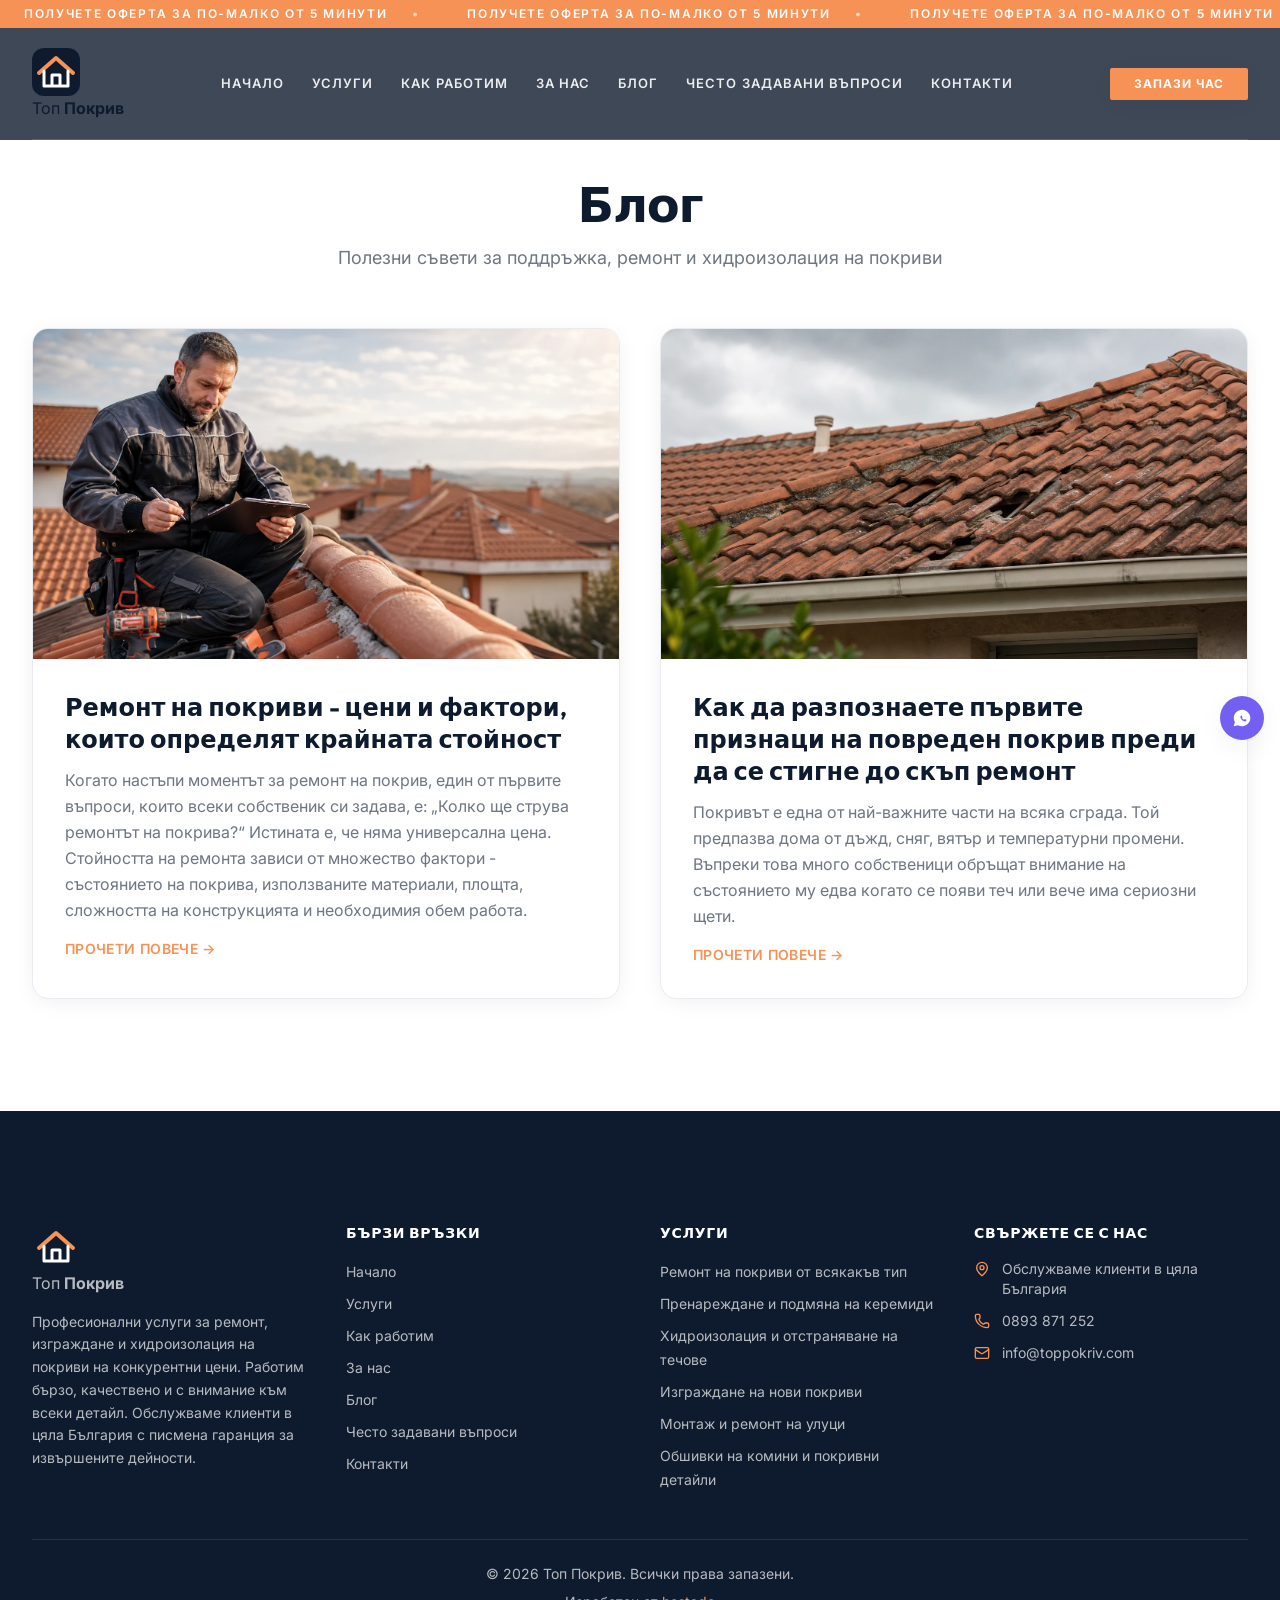
==== commit 6bca2060: "Use info@toppokriv.com for site enquiries" ====
--- a/blog/index.html
+++ b/blog/index.html
@@ -5,8 +5,8 @@
   <link rel="icon" type="image/svg+xml" href="../favicon.svg">
   <meta name="theme-color" content="#0e1b2e">
   <meta name="viewport" content="width=device-width, initial-scale=1, viewport-fit=cover">
-  <title>Блог | Покрив Плюс</title>
-  <meta name="description" content="Полезни статии за ремонт, поддръжка и хидроизолация на покриви от Покрив Плюс.">
+  <title>Блог | Топ Покрив</title>
+  <meta name="description" content="Полезни статии за ремонт, поддръжка и хидроизолация на покриви от Топ Покрив.">
   <link rel="canonical" href="https://toppokriv.com/blog/">
   <link rel="preconnect" href="https://fonts.googleapis.com">
   <link rel="preconnect" href="https://fonts.gstatic.com" crossorigin>
@@ -15,7 +15,7 @@
   <script type="application/ld+json">{"@context": "https://schema.org", "@type": "BreadcrumbList", "itemListElement": [{"@type": "ListItem", "position": 1, "name": "Начало", "item": "https://toppokriv.com"}, {"@type": "ListItem", "position": 2, "name": "Блог", "item": "https://toppokriv.com/blog/"}]}</script>
 </head>
 <body class="font-sans">
-<div class="top-marquee" role="marquee" aria-label="Получете оферта за по-малко от 5 минути"><div class="marquee-track"><div class="marquee-group"><span class="marquee-item">Получете оферта за по-малко от 5 минути<span class="marquee-separator" aria-hidden="true">•</span></span><span class="marquee-item">Получете оферта за по-малко от 5 минути<span class="marquee-separator" aria-hidden="true">•</span></span><span class="marquee-item">Получете оферта за по-малко от 5 минути<span class="marquee-separator" aria-hidden="true">•</span></span><span class="marquee-item">Получете оферта за по-малко от 5 минути<span class="marquee-separator" aria-hidden="true">•</span></span><span class="marquee-item">Получете оферта за по-малко от 5 минути<span class="marquee-separator" aria-hidden="true">•</span></span><span class="marquee-item">Получете оферта за по-малко от 5 минути<span class="marquee-separator" aria-hidden="true">•</span></span></div><div class="marquee-group" aria-hidden="true"><span class="marquee-item">Получете оферта за по-малко от 5 минути<span class="marquee-separator" aria-hidden="true">•</span></span><span class="marquee-item">Получете оферта за по-малко от 5 минути<span class="marquee-separator" aria-hidden="true">•</span></span><span class="marquee-item">Получете оферта за по-малко от 5 минути<span class="marquee-separator" aria-hidden="true">•</span></span><span class="marquee-item">Получете оферта за по-малко от 5 минути<span class="marquee-separator" aria-hidden="true">•</span></span><span class="marquee-item">Получете оферта за по-малко от 5 минути<span class="marquee-separator" aria-hidden="true">•</span></span><span class="marquee-item">Получете оферта за по-малко от 5 минути<span class="marquee-separator" aria-hidden="true">•</span></span></div></div></div><header id="site-header" class="fixed inset-x-0 top-[var(--top-banner-height)] z-50 transition-all duration-500 bg-primary/80 backdrop-blur-sm"><div class="section-container"><div class="flex h-16 items-center justify-between border-b border-white/15 sm:h-20 lg:h-28"><a href="../index.html#начало" class="flex min-w-0 shrink-0 items-center"><img alt="Покрив Плюс - лого" width="1600" height="1067" decoding="async" class="shrink-0 object-contain object-left h-12 w-auto max-w-[240px] sm:h-16 sm:max-w-[320px] lg:h-20 lg:max-w-[400px]" src="../images/logo.webp"/></a><nav class="hidden items-center gap-7 lg:flex"><a href="../index.html#начало" class="text-[13px] font-semibold uppercase tracking-[0.08em] text-white/90 transition hover:text-accent">Начало</a>
+<div class="top-marquee" role="marquee" aria-label="Получете оферта за по-малко от 5 минути"><div class="marquee-track"><div class="marquee-group"><span class="marquee-item">Получете оферта за по-малко от 5 минути<span class="marquee-separator" aria-hidden="true">•</span></span><span class="marquee-item">Получете оферта за по-малко от 5 минути<span class="marquee-separator" aria-hidden="true">•</span></span><span class="marquee-item">Получете оферта за по-малко от 5 минути<span class="marquee-separator" aria-hidden="true">•</span></span><span class="marquee-item">Получете оферта за по-малко от 5 минути<span class="marquee-separator" aria-hidden="true">•</span></span><span class="marquee-item">Получете оферта за по-малко от 5 минути<span class="marquee-separator" aria-hidden="true">•</span></span><span class="marquee-item">Получете оферта за по-малко от 5 минути<span class="marquee-separator" aria-hidden="true">•</span></span></div><div class="marquee-group" aria-hidden="true"><span class="marquee-item">Получете оферта за по-малко от 5 минути<span class="marquee-separator" aria-hidden="true">•</span></span><span class="marquee-item">Получете оферта за по-малко от 5 минути<span class="marquee-separator" aria-hidden="true">•</span></span><span class="marquee-item">Получете оферта за по-малко от 5 минути<span class="marquee-separator" aria-hidden="true">•</span></span><span class="marquee-item">Получете оферта за по-малко от 5 минути<span class="marquee-separator" aria-hidden="true">•</span></span><span class="marquee-item">Получете оферта за по-малко от 5 минути<span class="marquee-separator" aria-hidden="true">•</span></span><span class="marquee-item">Получете оферта за по-малко от 5 минути<span class="marquee-separator" aria-hidden="true">•</span></span></div></div></div><header id="site-header" class="fixed inset-x-0 top-[var(--top-banner-height)] z-50 transition-all duration-500 bg-primary/80 backdrop-blur-sm"><div class="section-container"><div class="flex h-16 items-center justify-between border-b border-white/15 sm:h-20 lg:h-28"><a href="../index.html#начало" class="flex min-w-0 shrink-0 items-center"><span class="site-wordmark"><img src="../favicon.svg" alt="" aria-hidden="true" width="48" height="48"><span>Топ <strong>Покрив</strong></span></span></a><nav class="hidden items-center gap-7 lg:flex"><a href="../index.html#начало" class="text-[13px] font-semibold uppercase tracking-[0.08em] text-white/90 transition hover:text-accent">Начало</a>
 <a href="../index.html#услуги" class="text-[13px] font-semibold uppercase tracking-[0.08em] text-white/90 transition hover:text-accent">Услуги</a>
 <a href="../index.html#как-работим" class="text-[13px] font-semibold uppercase tracking-[0.08em] text-white/90 transition hover:text-accent">Как работим</a>
 <a href="../index.html#за-нас" class="text-[13px] font-semibold uppercase tracking-[0.08em] text-white/90 transition hover:text-accent">За нас</a>
@@ -72,7 +72,7 @@
     </div>
   </div>
 </section></main>
-<footer><div class="bg-primary text-white/70"><div class="section-container pt-14 sm:pt-20 lg:pt-28 pb-4 max-lg:pb-16 lg:pb-3"><div class="grid gap-10 md:grid-cols-2 lg:grid-cols-4"><div><a href="../index.html#начало" class="inline-flex"><img alt="Покрив Плюс - лого" loading="lazy" width="1600" height="1067" decoding="async" class="shrink-0 object-contain object-left h-16 w-auto max-w-[300px] sm:h-20 sm:max-w-[400px] lg:h-24 lg:max-w-[460px]" src="../images/logo.webp"/></a><p class="mt-4 text-sm leading-relaxed">Професионални услуги за ремонт, изграждане и хидроизолация на покриви на конкурентни цени. Работим бързо, качествено и с внимание към всеки детайл. Обслужваме клиенти в цяла България с писмена гаранция за извършените дейности.</p></div><div><h3 class="font-display text-sm font-semibold uppercase tracking-wider text-white">Бързи връзки</h3><ul class="mt-4 space-y-2"><li><a href="../index.html#начало" class="text-sm transition hover:text-accent">Начало</a></li><li><a href="../index.html#услуги" class="text-sm transition hover:text-accent">Услуги</a></li><li><a href="../index.html#как-работим" class="text-sm transition hover:text-accent">Как работим</a></li><li><a href="../index.html#за-нас" class="text-sm transition hover:text-accent">За нас</a></li><li><a href="index.html" class="text-sm transition hover:text-accent">Блог</a></li><li><a href="../index.html#faq" class="text-sm transition hover:text-accent">Често задавани въпроси</a></li><li><a href="../index.html#контакти" class="text-sm transition hover:text-accent">Контакти</a></li></ul></div><div><h3 class="font-display text-sm font-semibold uppercase tracking-wider text-white">Услуги</h3><ul class="mt-4 space-y-2"><li><a href="../index.html#услуги" class="text-sm transition hover:text-accent">Ремонт на покриви от всякакъв тип</a></li><li><a href="../index.html#услуги" class="text-sm transition hover:text-accent">Пренареждане и подмяна на керемиди</a></li><li><a href="../index.html#услуги" class="text-sm transition hover:text-accent">Хидроизолация и отстраняване на течове</a></li><li><a href="../index.html#услуги" class="text-sm transition hover:text-accent">Изграждане на нови покриви</a></li><li><a href="../index.html#услуги" class="text-sm transition hover:text-accent">Монтаж и ремонт на улуци</a></li><li><a href="../index.html#услуги" class="text-sm transition hover:text-accent">Обшивки на комини и покривни детайли</a></li></ul></div><div><h3 class="font-display text-sm font-semibold uppercase tracking-wider text-white">Свържете се с нас</h3><ul class="mt-4 space-y-3 text-sm"><li class="flex items-start gap-3"><svg xmlns="http://www.w3.org/2000/svg" width="24" height="24" viewBox="0 0 24 24" fill="none" stroke="currentColor" stroke-width="2" stroke-linecap="round" stroke-linejoin="round" class="mt-0.5 h-4 w-4 shrink-0 text-accent" aria-hidden="true"><path d="M20 10c0 4.993-5.539 10.193-7.399 11.799a1 1 0 0 1-1.202 0C9.539 20.193 4 14.993 4 10a8 8 0 0 1 16 0"></path><circle cx="12" cy="10" r="3"></circle></svg>Обслужваме клиенти в цяла България</li><li class="flex items-start gap-3"><svg xmlns="http://www.w3.org/2000/svg" width="24" height="24" viewBox="0 0 24 24" fill="none" stroke="currentColor" stroke-width="2" stroke-linecap="round" stroke-linejoin="round" class="mt-0.5 h-4 w-4 shrink-0 text-accent" aria-hidden="true"><path d="M13.832 16.568a1 1 0 0 0 1.213-.303l.355-.465A2 2 0 0 1 17 15h3a2 2 0 0 1 2 2v3a2 2 0 0 1-2 2A18 18 0 0 1 2 4a2 2 0 0 1 2-2h3a2 2 0 0 1 2 2v3a2 2 0 0 1-.8 1.6l-.468.351a1 1 0 0 0-.292 1.233 14 14 0 0 0 6.392 6.384"></path></svg><a href="tel:+359893871252" class="hover:text-white">0893 871 252</a></li><li class="flex items-start gap-3"><svg xmlns="http://www.w3.org/2000/svg" width="24" height="24" viewBox="0 0 24 24" fill="none" stroke="currentColor" stroke-width="2" stroke-linecap="round" stroke-linejoin="round" class="mt-0.5 h-4 w-4 shrink-0 text-accent" aria-hidden="true"><path d="m22 7-8.991 5.727a2 2 0 0 1-2.009 0L2 7"></path><rect x="2" y="4" width="20" height="16" rx="2"></rect></svg><a href="mailto:info@pokrivplus.com" class="hover:text-white">info@pokrivplus.com</a></li></ul></div></div><div class="mt-12 border-t border-white/10 pt-6 text-center text-sm"><p>© 2026 Покрив Плюс. Всички права запазени.</p><p class="mt-2">Изработен от <a href="https://hostado.net" target="_blank" rel="noopener noreferrer" class="text-accent transition hover:text-white">hostado</a></p></div></div></div></footer><a href="tel:+359893871252" class="fixed bottom-[calc(1.5rem+env(safe-area-inset-bottom,0px))] right-4 z-40 flex h-14 w-14 items-center justify-center rounded-full bg-accent text-white shadow-glow transition hover:scale-110 lg:hidden" aria-label="Обади се"><svg xmlns="http://www.w3.org/2000/svg" width="24" height="24" viewBox="0 0 24 24" fill="none" stroke="currentColor" stroke-width="2" stroke-linecap="round" stroke-linejoin="round" class="h-6 w-6" aria-hidden="true"><path d="M13.832 16.568a1 1 0 0 0 1.213-.303l.355-.465A2 2 0 0 1 17 15h3a2 2 0 0 1 2 2v3a2 2 0 0 1-2 2A18 18 0 0 1 2 4a2 2 0 0 1 2-2h3a2 2 0 0 1 2 2v3a2 2 0 0 1-.8 1.6l-.468.351a1 1 0 0 0-.292 1.233 14 14 0 0 0 6.392 6.384"></path></svg></a><div class="fixed bottom-40 right-4 z-40 hidden flex-col gap-2 lg:flex"><a href="viber://chat?number=359893871252" target="_blank" rel="noopener noreferrer" aria-label="Viber" class="flex h-11 w-11 items-center justify-center rounded-full bg-[#7360F2] text-white shadow-card transition hover:scale-110"><svg class="h-5 w-5" viewBox="0 0 24 24" fill="currentColor"><path d="M12.04 2C6.58 2 2.13 6.45 2.13 11.91c0 1.75.46 3.45 1.32 4.95L2 22l5.25-1.37c1.45.79 3.08 1.21 4.79 1.21 5.46 0 9.91-4.45 9.91-9.91C21.95 6.45 17.5 2 12.04 2zm5.32 13.22c-.15.42-.87.77-1.21.82-.31.04-.71.06-1.15-.07-.27-.08-.61-.2-1.05-.39-1.85-.8-3.06-2.68-3.15-2.81-.09-.13-.75-.99-.75-1.89 0-.9.47-1.34.64-1.52.17-.18.37-.23.49-.23.12 0 .24 0 .35.01.11.01.26-.04.4.31.15.35.5 1.22.55 1.31.05.09.08.19.02.31-.06.12-.09.19-.18.29-.09.1-.19.22-.27.3-.09.08-.18.17-.08.33.1.16.44.73.95 1.18.65.58 1.2.76 1.37.84.17.09.27.07.37-.05.1-.11.42-.49.53-.66.11-.17.22-.14.37-.08.15.05.96.45 1.12.54.17.09.28.13.32.21.04.07.04.42-.11.84z"></path></svg></a></div>
+<footer><div class="bg-primary text-white/70"><div class="section-container pt-14 sm:pt-20 lg:pt-28 pb-4 max-lg:pb-16 lg:pb-3"><div class="grid gap-10 md:grid-cols-2 lg:grid-cols-4"><div><a href="../index.html#начало" class="inline-flex"><span class="site-wordmark"><img src="../favicon.svg" alt="" aria-hidden="true" width="48" height="48"><span>Топ <strong>Покрив</strong></span></span></a><p class="mt-4 text-sm leading-relaxed">Професионални услуги за ремонт, изграждане и хидроизолация на покриви на конкурентни цени. Работим бързо, качествено и с внимание към всеки детайл. Обслужваме клиенти в цяла България с писмена гаранция за извършените дейности.</p></div><div><h3 class="font-display text-sm font-semibold uppercase tracking-wider text-white">Бързи връзки</h3><ul class="mt-4 space-y-2"><li><a href="../index.html#начало" class="text-sm transition hover:text-accent">Начало</a></li><li><a href="../index.html#услуги" class="text-sm transition hover:text-accent">Услуги</a></li><li><a href="../index.html#как-работим" class="text-sm transition hover:text-accent">Как работим</a></li><li><a href="../index.html#за-нас" class="text-sm transition hover:text-accent">За нас</a></li><li><a href="index.html" class="text-sm transition hover:text-accent">Блог</a></li><li><a href="../index.html#faq" class="text-sm transition hover:text-accent">Често задавани въпроси</a></li><li><a href="../index.html#контакти" class="text-sm transition hover:text-accent">Контакти</a></li></ul></div><div><h3 class="font-display text-sm font-semibold uppercase tracking-wider text-white">Услуги</h3><ul class="mt-4 space-y-2"><li><a href="../index.html#услуги" class="text-sm transition hover:text-accent">Ремонт на покриви от всякакъв тип</a></li><li><a href="../index.html#услуги" class="text-sm transition hover:text-accent">Пренареждане и подмяна на керемиди</a></li><li><a href="../index.html#услуги" class="text-sm transition hover:text-accent">Хидроизолация и отстраняване на течове</a></li><li><a href="../index.html#услуги" class="text-sm transition hover:text-accent">Изграждане на нови покриви</a></li><li><a href="../index.html#услуги" class="text-sm transition hover:text-accent">Монтаж и ремонт на улуци</a></li><li><a href="../index.html#услуги" class="text-sm transition hover:text-accent">Обшивки на комини и покривни детайли</a></li></ul></div><div><h3 class="font-display text-sm font-semibold uppercase tracking-wider text-white">Свържете се с нас</h3><ul class="mt-4 space-y-3 text-sm"><li class="flex items-start gap-3"><svg xmlns="http://www.w3.org/2000/svg" width="24" height="24" viewBox="0 0 24 24" fill="none" stroke="currentColor" stroke-width="2" stroke-linecap="round" stroke-linejoin="round" class="mt-0.5 h-4 w-4 shrink-0 text-accent" aria-hidden="true"><path d="M20 10c0 4.993-5.539 10.193-7.399 11.799a1 1 0 0 1-1.202 0C9.539 20.193 4 14.993 4 10a8 8 0 0 1 16 0"></path><circle cx="12" cy="10" r="3"></circle></svg>Обслужваме клиенти в цяла България</li><li class="flex items-start gap-3"><svg xmlns="http://www.w3.org/2000/svg" width="24" height="24" viewBox="0 0 24 24" fill="none" stroke="currentColor" stroke-width="2" stroke-linecap="round" stroke-linejoin="round" class="mt-0.5 h-4 w-4 shrink-0 text-accent" aria-hidden="true"><path d="M13.832 16.568a1 1 0 0 0 1.213-.303l.355-.465A2 2 0 0 1 17 15h3a2 2 0 0 1 2 2v3a2 2 0 0 1-2 2A18 18 0 0 1 2 4a2 2 0 0 1 2-2h3a2 2 0 0 1 2 2v3a2 2 0 0 1-.8 1.6l-.468.351a1 1 0 0 0-.292 1.233 14 14 0 0 0 6.392 6.384"></path></svg><a href="tel:+359893871252" class="hover:text-white">0893 871 252</a></li><li class="flex items-start gap-3"><svg xmlns="http://www.w3.org/2000/svg" width="24" height="24" viewBox="0 0 24 24" fill="none" stroke="currentColor" stroke-width="2" stroke-linecap="round" stroke-linejoin="round" class="mt-0.5 h-4 w-4 shrink-0 text-accent" aria-hidden="true"><path d="m22 7-8.991 5.727a2 2 0 0 1-2.009 0L2 7"></path><rect x="2" y="4" width="20" height="16" rx="2"></rect></svg><a href="mailto:info@toppokriv.com" class="hover:text-white">info@toppokriv.com</a></li></ul></div></div><div class="mt-12 border-t border-white/10 pt-6 text-center text-sm"><p>© 2026 Топ Покрив. Всички права запазени.</p><p class="mt-2">Изработен от <a href="https://hostado.net" target="_blank" rel="noopener noreferrer" class="text-accent transition hover:text-white">hostado</a></p></div></div></div></footer><a href="tel:+359893871252" class="fixed bottom-[calc(1.5rem+env(safe-area-inset-bottom,0px))] right-4 z-40 flex h-14 w-14 items-center justify-center rounded-full bg-accent text-white shadow-glow transition hover:scale-110 lg:hidden" aria-label="Обади се"><svg xmlns="http://www.w3.org/2000/svg" width="24" height="24" viewBox="0 0 24 24" fill="none" stroke="currentColor" stroke-width="2" stroke-linecap="round" stroke-linejoin="round" class="h-6 w-6" aria-hidden="true"><path d="M13.832 16.568a1 1 0 0 0 1.213-.303l.355-.465A2 2 0 0 1 17 15h3a2 2 0 0 1 2 2v3a2 2 0 0 1-2 2A18 18 0 0 1 2 4a2 2 0 0 1 2-2h3a2 2 0 0 1 2 2v3a2 2 0 0 1-.8 1.6l-.468.351a1 1 0 0 0-.292 1.233 14 14 0 0 0 6.392 6.384"></path></svg></a><div class="fixed bottom-40 right-4 z-40 hidden flex-col gap-2 lg:flex"><a href="viber://chat?number=359893871252" target="_blank" rel="noopener noreferrer" aria-label="Viber" class="flex h-11 w-11 items-center justify-center rounded-full bg-[#7360F2] text-white shadow-card transition hover:scale-110"><svg class="h-5 w-5" viewBox="0 0 24 24" fill="currentColor"><path d="M12.04 2C6.58 2 2.13 6.45 2.13 11.91c0 1.75.46 3.45 1.32 4.95L2 22l5.25-1.37c1.45.79 3.08 1.21 4.79 1.21 5.46 0 9.91-4.45 9.91-9.91C21.95 6.45 17.5 2 12.04 2zm5.32 13.22c-.15.42-.87.77-1.21.82-.31.04-.71.06-1.15-.07-.27-.08-.61-.2-1.05-.39-1.85-.8-3.06-2.68-3.15-2.81-.09-.13-.75-.99-.75-1.89 0-.9.47-1.34.64-1.52.17-.18.37-.23.49-.23.12 0 .24 0 .35.01.11.01.26-.04.4.31.15.35.5 1.22.55 1.31.05.09.08.19.02.31-.06.12-.09.19-.18.29-.09.1-.19.22-.27.3-.09.08-.18.17-.08.33.1.16.44.73.95 1.18.65.58 1.2.76 1.37.84.17.09.27.07.37-.05.1-.11.42-.49.53-.66.11-.17.22-.14.37-.08.15.05.96.45 1.12.54.17.09.28.13.32.21.04.07.04.42-.11.84z"></path></svg></a></div>
   <script src="../js/content.js"></script>
   <script src="../js/main.js"></script>
 </body>
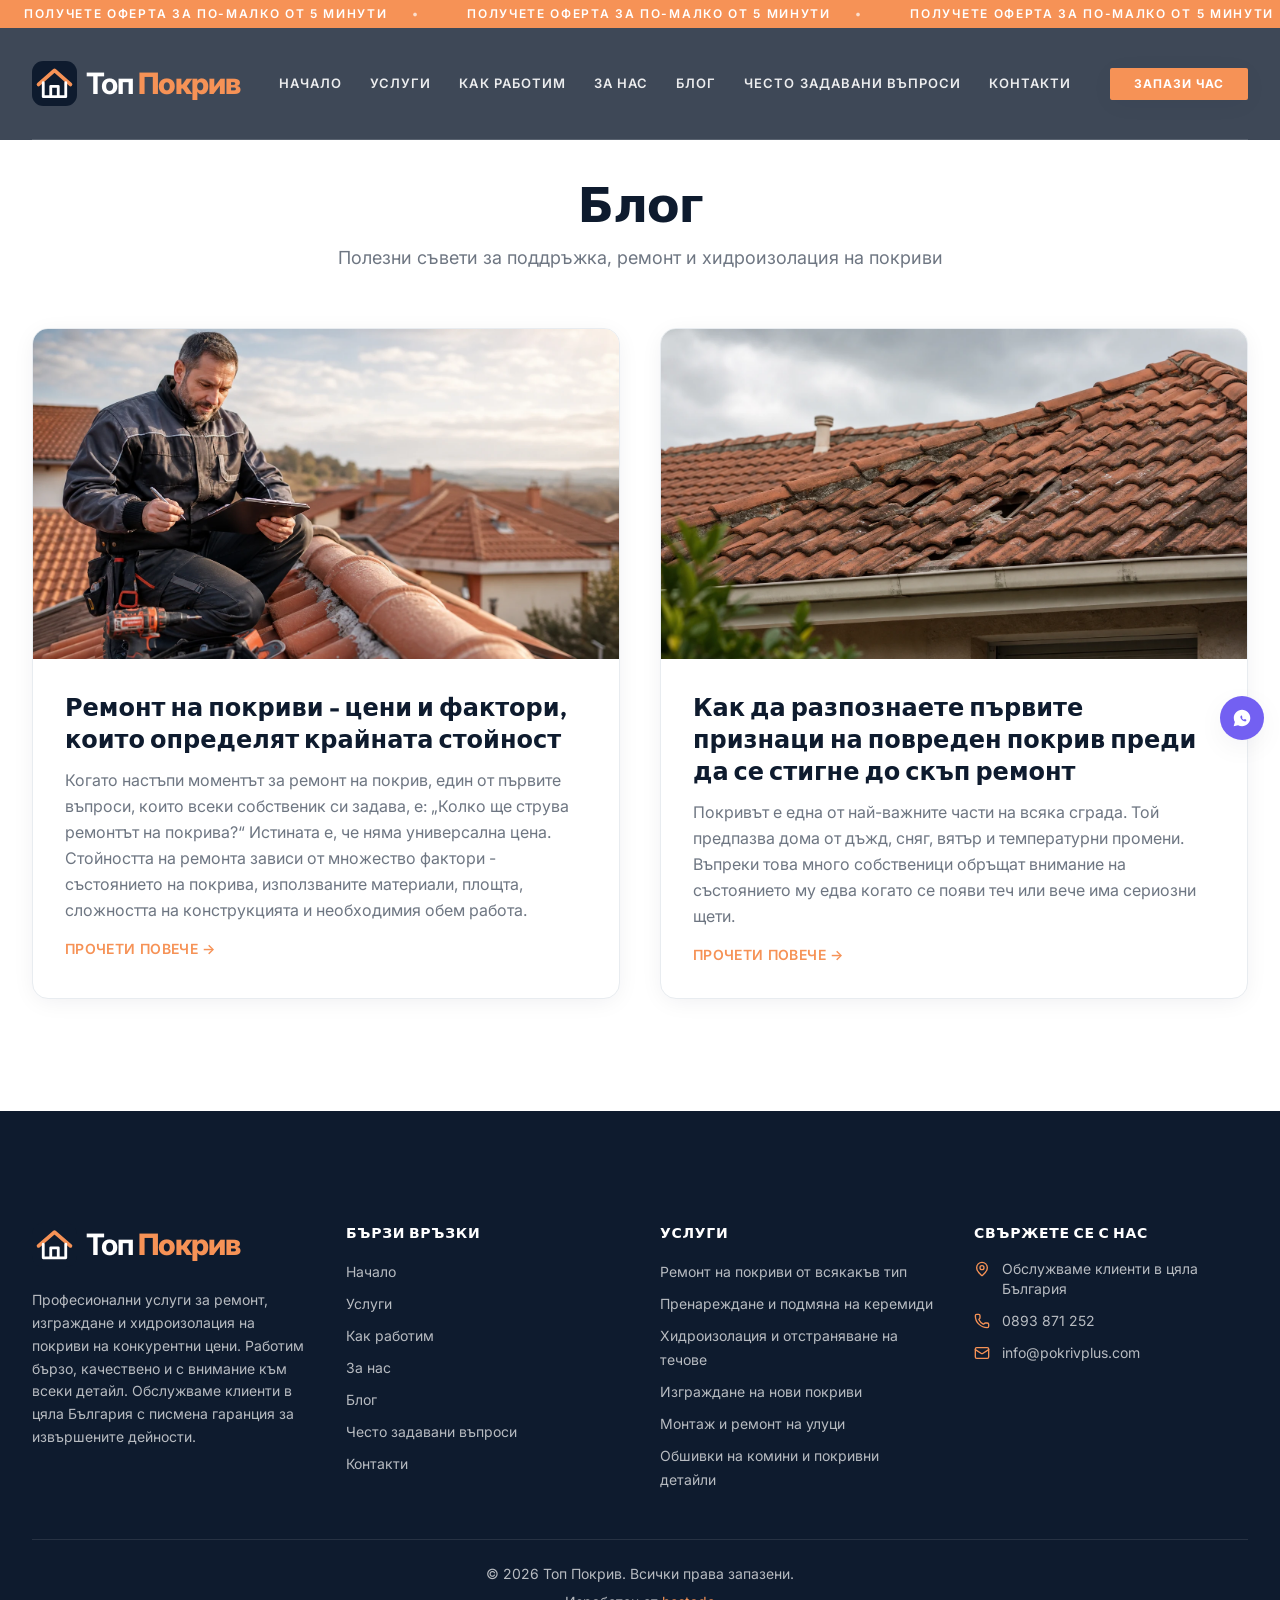
==== commit b096de41: "Rename roofing site to Топ Покрив" ====
--- a/blog/index.html
+++ b/blog/index.html
@@ -72,7 +72,7 @@
     </div>
   </div>
 </section></main>
-<footer><div class="bg-primary text-white/70"><div class="section-container pt-14 sm:pt-20 lg:pt-28 pb-4 max-lg:pb-16 lg:pb-3"><div class="grid gap-10 md:grid-cols-2 lg:grid-cols-4"><div><a href="../index.html#начало" class="inline-flex"><span class="site-wordmark"><img src="../favicon.svg" alt="" aria-hidden="true" width="48" height="48"><span>Топ <strong>Покрив</strong></span></span></a><p class="mt-4 text-sm leading-relaxed">Професионални услуги за ремонт, изграждане и хидроизолация на покриви на конкурентни цени. Работим бързо, качествено и с внимание към всеки детайл. Обслужваме клиенти в цяла България с писмена гаранция за извършените дейности.</p></div><div><h3 class="font-display text-sm font-semibold uppercase tracking-wider text-white">Бързи връзки</h3><ul class="mt-4 space-y-2"><li><a href="../index.html#начало" class="text-sm transition hover:text-accent">Начало</a></li><li><a href="../index.html#услуги" class="text-sm transition hover:text-accent">Услуги</a></li><li><a href="../index.html#как-работим" class="text-sm transition hover:text-accent">Как работим</a></li><li><a href="../index.html#за-нас" class="text-sm transition hover:text-accent">За нас</a></li><li><a href="index.html" class="text-sm transition hover:text-accent">Блог</a></li><li><a href="../index.html#faq" class="text-sm transition hover:text-accent">Често задавани въпроси</a></li><li><a href="../index.html#контакти" class="text-sm transition hover:text-accent">Контакти</a></li></ul></div><div><h3 class="font-display text-sm font-semibold uppercase tracking-wider text-white">Услуги</h3><ul class="mt-4 space-y-2"><li><a href="../index.html#услуги" class="text-sm transition hover:text-accent">Ремонт на покриви от всякакъв тип</a></li><li><a href="../index.html#услуги" class="text-sm transition hover:text-accent">Пренареждане и подмяна на керемиди</a></li><li><a href="../index.html#услуги" class="text-sm transition hover:text-accent">Хидроизолация и отстраняване на течове</a></li><li><a href="../index.html#услуги" class="text-sm transition hover:text-accent">Изграждане на нови покриви</a></li><li><a href="../index.html#услуги" class="text-sm transition hover:text-accent">Монтаж и ремонт на улуци</a></li><li><a href="../index.html#услуги" class="text-sm transition hover:text-accent">Обшивки на комини и покривни детайли</a></li></ul></div><div><h3 class="font-display text-sm font-semibold uppercase tracking-wider text-white">Свържете се с нас</h3><ul class="mt-4 space-y-3 text-sm"><li class="flex items-start gap-3"><svg xmlns="http://www.w3.org/2000/svg" width="24" height="24" viewBox="0 0 24 24" fill="none" stroke="currentColor" stroke-width="2" stroke-linecap="round" stroke-linejoin="round" class="mt-0.5 h-4 w-4 shrink-0 text-accent" aria-hidden="true"><path d="M20 10c0 4.993-5.539 10.193-7.399 11.799a1 1 0 0 1-1.202 0C9.539 20.193 4 14.993 4 10a8 8 0 0 1 16 0"></path><circle cx="12" cy="10" r="3"></circle></svg>Обслужваме клиенти в цяла България</li><li class="flex items-start gap-3"><svg xmlns="http://www.w3.org/2000/svg" width="24" height="24" viewBox="0 0 24 24" fill="none" stroke="currentColor" stroke-width="2" stroke-linecap="round" stroke-linejoin="round" class="mt-0.5 h-4 w-4 shrink-0 text-accent" aria-hidden="true"><path d="M13.832 16.568a1 1 0 0 0 1.213-.303l.355-.465A2 2 0 0 1 17 15h3a2 2 0 0 1 2 2v3a2 2 0 0 1-2 2A18 18 0 0 1 2 4a2 2 0 0 1 2-2h3a2 2 0 0 1 2 2v3a2 2 0 0 1-.8 1.6l-.468.351a1 1 0 0 0-.292 1.233 14 14 0 0 0 6.392 6.384"></path></svg><a href="tel:+359893871252" class="hover:text-white">0893 871 252</a></li><li class="flex items-start gap-3"><svg xmlns="http://www.w3.org/2000/svg" width="24" height="24" viewBox="0 0 24 24" fill="none" stroke="currentColor" stroke-width="2" stroke-linecap="round" stroke-linejoin="round" class="mt-0.5 h-4 w-4 shrink-0 text-accent" aria-hidden="true"><path d="m22 7-8.991 5.727a2 2 0 0 1-2.009 0L2 7"></path><rect x="2" y="4" width="20" height="16" rx="2"></rect></svg><a href="mailto:info@toppokriv.com" class="hover:text-white">info@toppokriv.com</a></li></ul></div></div><div class="mt-12 border-t border-white/10 pt-6 text-center text-sm"><p>© 2026 Топ Покрив. Всички права запазени.</p><p class="mt-2">Изработен от <a href="https://hostado.net" target="_blank" rel="noopener noreferrer" class="text-accent transition hover:text-white">hostado</a></p></div></div></div></footer><a href="tel:+359893871252" class="fixed bottom-[calc(1.5rem+env(safe-area-inset-bottom,0px))] right-4 z-40 flex h-14 w-14 items-center justify-center rounded-full bg-accent text-white shadow-glow transition hover:scale-110 lg:hidden" aria-label="Обади се"><svg xmlns="http://www.w3.org/2000/svg" width="24" height="24" viewBox="0 0 24 24" fill="none" stroke="currentColor" stroke-width="2" stroke-linecap="round" stroke-linejoin="round" class="h-6 w-6" aria-hidden="true"><path d="M13.832 16.568a1 1 0 0 0 1.213-.303l.355-.465A2 2 0 0 1 17 15h3a2 2 0 0 1 2 2v3a2 2 0 0 1-2 2A18 18 0 0 1 2 4a2 2 0 0 1 2-2h3a2 2 0 0 1 2 2v3a2 2 0 0 1-.8 1.6l-.468.351a1 1 0 0 0-.292 1.233 14 14 0 0 0 6.392 6.384"></path></svg></a><div class="fixed bottom-40 right-4 z-40 hidden flex-col gap-2 lg:flex"><a href="viber://chat?number=359893871252" target="_blank" rel="noopener noreferrer" aria-label="Viber" class="flex h-11 w-11 items-center justify-center rounded-full bg-[#7360F2] text-white shadow-card transition hover:scale-110"><svg class="h-5 w-5" viewBox="0 0 24 24" fill="currentColor"><path d="M12.04 2C6.58 2 2.13 6.45 2.13 11.91c0 1.75.46 3.45 1.32 4.95L2 22l5.25-1.37c1.45.79 3.08 1.21 4.79 1.21 5.46 0 9.91-4.45 9.91-9.91C21.95 6.45 17.5 2 12.04 2zm5.32 13.22c-.15.42-.87.77-1.21.82-.31.04-.71.06-1.15-.07-.27-.08-.61-.2-1.05-.39-1.85-.8-3.06-2.68-3.15-2.81-.09-.13-.75-.99-.75-1.89 0-.9.47-1.34.64-1.52.17-.18.37-.23.49-.23.12 0 .24 0 .35.01.11.01.26-.04.4.31.15.35.5 1.22.55 1.31.05.09.08.19.02.31-.06.12-.09.19-.18.29-.09.1-.19.22-.27.3-.09.08-.18.17-.08.33.1.16.44.73.95 1.18.65.58 1.2.76 1.37.84.17.09.27.07.37-.05.1-.11.42-.49.53-.66.11-.17.22-.14.37-.08.15.05.96.45 1.12.54.17.09.28.13.32.21.04.07.04.42-.11.84z"></path></svg></a></div>
+<footer><div class="bg-primary text-white/70"><div class="section-container pt-14 sm:pt-20 lg:pt-28 pb-4 max-lg:pb-16 lg:pb-3"><div class="grid gap-10 md:grid-cols-2 lg:grid-cols-4"><div><a href="../index.html#начало" class="inline-flex"><span class="site-wordmark"><img src="../favicon.svg" alt="" aria-hidden="true" width="48" height="48"><span>Топ <strong>Покрив</strong></span></span></a><p class="mt-4 text-sm leading-relaxed">Професионални услуги за ремонт, изграждане и хидроизолация на покриви на конкурентни цени. Работим бързо, качествено и с внимание към всеки детайл. Обслужваме клиенти в цяла България с писмена гаранция за извършените дейности.</p></div><div><h3 class="font-display text-sm font-semibold uppercase tracking-wider text-white">Бързи връзки</h3><ul class="mt-4 space-y-2"><li><a href="../index.html#начало" class="text-sm transition hover:text-accent">Начало</a></li><li><a href="../index.html#услуги" class="text-sm transition hover:text-accent">Услуги</a></li><li><a href="../index.html#как-работим" class="text-sm transition hover:text-accent">Как работим</a></li><li><a href="../index.html#за-нас" class="text-sm transition hover:text-accent">За нас</a></li><li><a href="index.html" class="text-sm transition hover:text-accent">Блог</a></li><li><a href="../index.html#faq" class="text-sm transition hover:text-accent">Често задавани въпроси</a></li><li><a href="../index.html#контакти" class="text-sm transition hover:text-accent">Контакти</a></li></ul></div><div><h3 class="font-display text-sm font-semibold uppercase tracking-wider text-white">Услуги</h3><ul class="mt-4 space-y-2"><li><a href="../index.html#услуги" class="text-sm transition hover:text-accent">Ремонт на покриви от всякакъв тип</a></li><li><a href="../index.html#услуги" class="text-sm transition hover:text-accent">Пренареждане и подмяна на керемиди</a></li><li><a href="../index.html#услуги" class="text-sm transition hover:text-accent">Хидроизолация и отстраняване на течове</a></li><li><a href="../index.html#услуги" class="text-sm transition hover:text-accent">Изграждане на нови покриви</a></li><li><a href="../index.html#услуги" class="text-sm transition hover:text-accent">Монтаж и ремонт на улуци</a></li><li><a href="../index.html#услуги" class="text-sm transition hover:text-accent">Обшивки на комини и покривни детайли</a></li></ul></div><div><h3 class="font-display text-sm font-semibold uppercase tracking-wider text-white">Свържете се с нас</h3><ul class="mt-4 space-y-3 text-sm"><li class="flex items-start gap-3"><svg xmlns="http://www.w3.org/2000/svg" width="24" height="24" viewBox="0 0 24 24" fill="none" stroke="currentColor" stroke-width="2" stroke-linecap="round" stroke-linejoin="round" class="mt-0.5 h-4 w-4 shrink-0 text-accent" aria-hidden="true"><path d="M20 10c0 4.993-5.539 10.193-7.399 11.799a1 1 0 0 1-1.202 0C9.539 20.193 4 14.993 4 10a8 8 0 0 1 16 0"></path><circle cx="12" cy="10" r="3"></circle></svg>Обслужваме клиенти в цяла България</li><li class="flex items-start gap-3"><svg xmlns="http://www.w3.org/2000/svg" width="24" height="24" viewBox="0 0 24 24" fill="none" stroke="currentColor" stroke-width="2" stroke-linecap="round" stroke-linejoin="round" class="mt-0.5 h-4 w-4 shrink-0 text-accent" aria-hidden="true"><path d="M13.832 16.568a1 1 0 0 0 1.213-.303l.355-.465A2 2 0 0 1 17 15h3a2 2 0 0 1 2 2v3a2 2 0 0 1-2 2A18 18 0 0 1 2 4a2 2 0 0 1 2-2h3a2 2 0 0 1 2 2v3a2 2 0 0 1-.8 1.6l-.468.351a1 1 0 0 0-.292 1.233 14 14 0 0 0 6.392 6.384"></path></svg><a href="tel:+359893871252" class="hover:text-white">0893 871 252</a></li><li class="flex items-start gap-3"><svg xmlns="http://www.w3.org/2000/svg" width="24" height="24" viewBox="0 0 24 24" fill="none" stroke="currentColor" stroke-width="2" stroke-linecap="round" stroke-linejoin="round" class="mt-0.5 h-4 w-4 shrink-0 text-accent" aria-hidden="true"><path d="m22 7-8.991 5.727a2 2 0 0 1-2.009 0L2 7"></path><rect x="2" y="4" width="20" height="16" rx="2"></rect></svg><a href="mailto:info@pokrivplus.com" class="hover:text-white">info@pokrivplus.com</a></li></ul></div></div><div class="mt-12 border-t border-white/10 pt-6 text-center text-sm"><p>© 2026 Топ Покрив. Всички права запазени.</p><p class="mt-2">Изработен от <a href="https://hostado.net" target="_blank" rel="noopener noreferrer" class="text-accent transition hover:text-white">hostado</a></p></div></div></div></footer><a href="tel:+359893871252" class="fixed bottom-[calc(1.5rem+env(safe-area-inset-bottom,0px))] right-4 z-40 flex h-14 w-14 items-center justify-center rounded-full bg-accent text-white shadow-glow transition hover:scale-110 lg:hidden" aria-label="Обади се"><svg xmlns="http://www.w3.org/2000/svg" width="24" height="24" viewBox="0 0 24 24" fill="none" stroke="currentColor" stroke-width="2" stroke-linecap="round" stroke-linejoin="round" class="h-6 w-6" aria-hidden="true"><path d="M13.832 16.568a1 1 0 0 0 1.213-.303l.355-.465A2 2 0 0 1 17 15h3a2 2 0 0 1 2 2v3a2 2 0 0 1-2 2A18 18 0 0 1 2 4a2 2 0 0 1 2-2h3a2 2 0 0 1 2 2v3a2 2 0 0 1-.8 1.6l-.468.351a1 1 0 0 0-.292 1.233 14 14 0 0 0 6.392 6.384"></path></svg></a><div class="fixed bottom-40 right-4 z-40 hidden flex-col gap-2 lg:flex"><a href="viber://chat?number=359893871252" target="_blank" rel="noopener noreferrer" aria-label="Viber" class="flex h-11 w-11 items-center justify-center rounded-full bg-[#7360F2] text-white shadow-card transition hover:scale-110"><svg class="h-5 w-5" viewBox="0 0 24 24" fill="currentColor"><path d="M12.04 2C6.58 2 2.13 6.45 2.13 11.91c0 1.75.46 3.45 1.32 4.95L2 22l5.25-1.37c1.45.79 3.08 1.21 4.79 1.21 5.46 0 9.91-4.45 9.91-9.91C21.95 6.45 17.5 2 12.04 2zm5.32 13.22c-.15.42-.87.77-1.21.82-.31.04-.71.06-1.15-.07-.27-.08-.61-.2-1.05-.39-1.85-.8-3.06-2.68-3.15-2.81-.09-.13-.75-.99-.75-1.89 0-.9.47-1.34.64-1.52.17-.18.37-.23.49-.23.12 0 .24 0 .35.01.11.01.26-.04.4.31.15.35.5 1.22.55 1.31.05.09.08.19.02.31-.06.12-.09.19-.18.29-.09.1-.19.22-.27.3-.09.08-.18.17-.08.33.1.16.44.73.95 1.18.65.58 1.2.76 1.37.84.17.09.27.07.37-.05.1-.11.42-.49.53-.66.11-.17.22-.14.37-.08.15.05.96.45 1.12.54.17.09.28.13.32.21.04.07.04.42-.11.84z"></path></svg></a></div>
   <script src="../js/content.js"></script>
   <script src="../js/main.js"></script>
 </body>
--- a/css/styles.css
+++ b/css/styles.css
@@ -8,3 +8,5 @@
 @media (prefers-reduced-motion: reduce) {
   *, *::before, *::after { scroll-behavior: auto !important; animation-duration: 0.01ms !important; transition-duration: 0.01ms !important; }
 }
+
+.site-wordmark{display:inline-flex;align-items:center;gap:.6rem;color:#fff;font-family:Inter,system-ui,sans-serif;font-size:clamp(1.35rem,2.3vw,2.1rem);font-weight:700;letter-spacing:-.035em;line-height:1;white-space:nowrap}.site-wordmark img{display:block;width:clamp(2.2rem,3.5vw,3.1rem);height:clamp(2.2rem,3.5vw,3.1rem);flex:none}.site-wordmark strong{color:#f69256;font-weight:800}
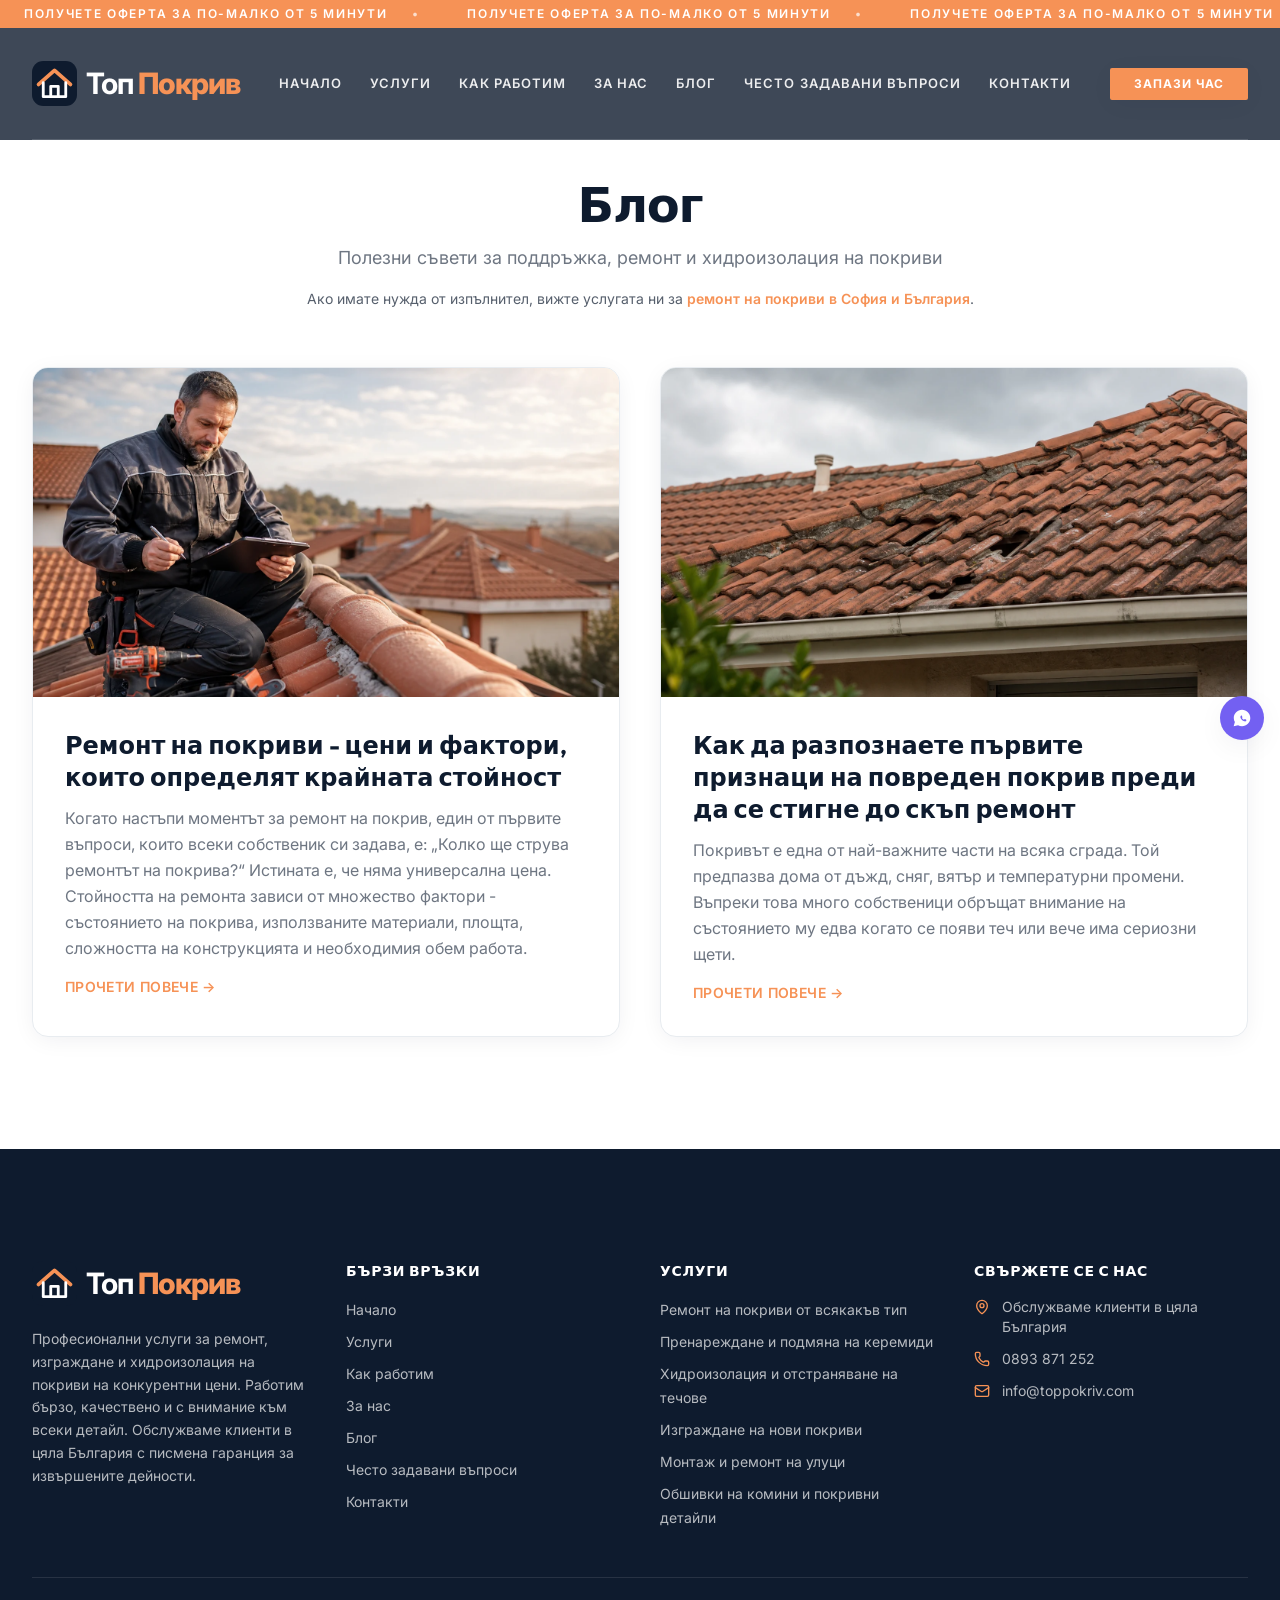
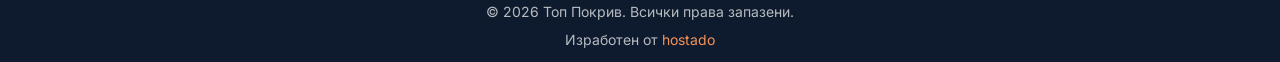
==== commit 89ab2681: "Improve search metadata and add roof repair service page" ====
--- a/blog/index.html
+++ b/blog/index.html
@@ -5,14 +5,21 @@
   <link rel="icon" type="image/svg+xml" href="../favicon.svg">
   <meta name="theme-color" content="#0e1b2e">
   <meta name="viewport" content="width=device-width, initial-scale=1, viewport-fit=cover">
-  <title>Блог | Топ Покрив</title>
-  <meta name="description" content="Полезни статии за ремонт, поддръжка и хидроизолация на покриви от Топ Покрив.">
+  <title>Съвети за ремонт и поддръжка на покриви | Топ Покрив</title>
+  <meta name="description" content="Практични статии за ремонт на покриви: от какво зависи цената и кои признаци показват, че е време за оглед.">
   <link rel="canonical" href="https://toppokriv.com/blog/">
+  <meta property="og:type" content="website">
+  <meta property="og:locale" content="bg_BG">
+  <meta property="og:url" content="https://toppokriv.com/blog/">
+  <meta property="og:title" content="Съвети за ремонт и поддръжка на покриви | Топ Покрив">
+  <meta property="og:description" content="Практични статии за ремонт на покриви: от какво зависи цената и кои признаци показват, че е време за оглед.">
+  <meta property="og:image" content="https://toppokriv.com/images/blog/remont-pokrivi-ceni.webp">
+  <meta name="twitter:card" content="summary_large_image">
   <link rel="preconnect" href="https://fonts.googleapis.com">
   <link rel="preconnect" href="https://fonts.gstatic.com" crossorigin>
   <link href="https://fonts.googleapis.com/css2?family=Inter:wght@400;500;600;700&family=Outfit:wght@400;600;700;800;900&display=swap" rel="stylesheet">
   <link rel="stylesheet" href="../css/styles.css">
-  <script type="application/ld+json">{"@context": "https://schema.org", "@type": "BreadcrumbList", "itemListElement": [{"@type": "ListItem", "position": 1, "name": "Начало", "item": "https://toppokriv.com"}, {"@type": "ListItem", "position": 2, "name": "Блог", "item": "https://toppokriv.com/blog/"}]}</script>
+  <script type="application/ld+json">{"@context":"https://schema.org","@type":"BreadcrumbList","itemListElement":[{"@type":"ListItem","position":1,"name":"Начало","item":"https://toppokriv.com/"},{"@type":"ListItem","position":2,"name":"Блог","item":"https://toppokriv.com/blog/"}]}</script>
 </head>
 <body class="font-sans">
 <div class="top-marquee" role="marquee" aria-label="Получете оферта за по-малко от 5 минути"><div class="marquee-track"><div class="marquee-group"><span class="marquee-item">Получете оферта за по-малко от 5 минути<span class="marquee-separator" aria-hidden="true">•</span></span><span class="marquee-item">Получете оферта за по-малко от 5 минути<span class="marquee-separator" aria-hidden="true">•</span></span><span class="marquee-item">Получете оферта за по-малко от 5 минути<span class="marquee-separator" aria-hidden="true">•</span></span><span class="marquee-item">Получете оферта за по-малко от 5 минути<span class="marquee-separator" aria-hidden="true">•</span></span><span class="marquee-item">Получете оферта за по-малко от 5 минути<span class="marquee-separator" aria-hidden="true">•</span></span><span class="marquee-item">Получете оферта за по-малко от 5 минути<span class="marquee-separator" aria-hidden="true">•</span></span></div><div class="marquee-group" aria-hidden="true"><span class="marquee-item">Получете оферта за по-малко от 5 минути<span class="marquee-separator" aria-hidden="true">•</span></span><span class="marquee-item">Получете оферта за по-малко от 5 минути<span class="marquee-separator" aria-hidden="true">•</span></span><span class="marquee-item">Получете оферта за по-малко от 5 минути<span class="marquee-separator" aria-hidden="true">•</span></span><span class="marquee-item">Получете оферта за по-малко от 5 минути<span class="marquee-separator" aria-hidden="true">•</span></span><span class="marquee-item">Получете оферта за по-малко от 5 минути<span class="marquee-separator" aria-hidden="true">•</span></span><span class="marquee-item">Получете оферта за по-малко от 5 минути<span class="marquee-separator" aria-hidden="true">•</span></span></div></div></div><header id="site-header" class="fixed inset-x-0 top-[var(--top-banner-height)] z-50 transition-all duration-500 bg-primary/80 backdrop-blur-sm"><div class="section-container"><div class="flex h-16 items-center justify-between border-b border-white/15 sm:h-20 lg:h-28"><a href="../index.html#начало" class="flex min-w-0 shrink-0 items-center"><span class="site-wordmark"><img src="../favicon.svg" alt="" aria-hidden="true" width="48" height="48"><span>Топ <strong>Покрив</strong></span></span></a><nav class="hidden items-center gap-7 lg:flex"><a href="../index.html#начало" class="text-[13px] font-semibold uppercase tracking-[0.08em] text-white/90 transition hover:text-accent">Начало</a>
@@ -42,6 +49,7 @@
     <div class="mx-auto mb-10 max-w-3xl text-center sm:mb-14">
       <h1 class="font-display text-3xl font-bold tracking-tight text-primary sm:text-4xl lg:text-5xl">Блог</h1>
       <p class="mt-3 text-base leading-relaxed text-primary/60 sm:mt-4 sm:text-lg">Полезни съвети за поддръжка, ремонт и хидроизолация на покриви</p>
+      <p class="mt-4 text-sm leading-relaxed text-primary/70">Ако имате нужда от изпълнител, вижте услугата ни за <a href="../uslugi/remont-na-pokrivi/" class="font-semibold text-accent hover:underline">ремонт на покриви в София и България</a>.</p>
     </div>
     <div class="grid gap-8 md:grid-cols-2 md:gap-10">
 
@@ -72,7 +80,7 @@
     </div>
   </div>
 </section></main>
-<footer><div class="bg-primary text-white/70"><div class="section-container pt-14 sm:pt-20 lg:pt-28 pb-4 max-lg:pb-16 lg:pb-3"><div class="grid gap-10 md:grid-cols-2 lg:grid-cols-4"><div><a href="../index.html#начало" class="inline-flex"><span class="site-wordmark"><img src="../favicon.svg" alt="" aria-hidden="true" width="48" height="48"><span>Топ <strong>Покрив</strong></span></span></a><p class="mt-4 text-sm leading-relaxed">Професионални услуги за ремонт, изграждане и хидроизолация на покриви на конкурентни цени. Работим бързо, качествено и с внимание към всеки детайл. Обслужваме клиенти в цяла България с писмена гаранция за извършените дейности.</p></div><div><h3 class="font-display text-sm font-semibold uppercase tracking-wider text-white">Бързи връзки</h3><ul class="mt-4 space-y-2"><li><a href="../index.html#начало" class="text-sm transition hover:text-accent">Начало</a></li><li><a href="../index.html#услуги" class="text-sm transition hover:text-accent">Услуги</a></li><li><a href="../index.html#как-работим" class="text-sm transition hover:text-accent">Как работим</a></li><li><a href="../index.html#за-нас" class="text-sm transition hover:text-accent">За нас</a></li><li><a href="index.html" class="text-sm transition hover:text-accent">Блог</a></li><li><a href="../index.html#faq" class="text-sm transition hover:text-accent">Често задавани въпроси</a></li><li><a href="../index.html#контакти" class="text-sm transition hover:text-accent">Контакти</a></li></ul></div><div><h3 class="font-display text-sm font-semibold uppercase tracking-wider text-white">Услуги</h3><ul class="mt-4 space-y-2"><li><a href="../index.html#услуги" class="text-sm transition hover:text-accent">Ремонт на покриви от всякакъв тип</a></li><li><a href="../index.html#услуги" class="text-sm transition hover:text-accent">Пренареждане и подмяна на керемиди</a></li><li><a href="../index.html#услуги" class="text-sm transition hover:text-accent">Хидроизолация и отстраняване на течове</a></li><li><a href="../index.html#услуги" class="text-sm transition hover:text-accent">Изграждане на нови покриви</a></li><li><a href="../index.html#услуги" class="text-sm transition hover:text-accent">Монтаж и ремонт на улуци</a></li><li><a href="../index.html#услуги" class="text-sm transition hover:text-accent">Обшивки на комини и покривни детайли</a></li></ul></div><div><h3 class="font-display text-sm font-semibold uppercase tracking-wider text-white">Свържете се с нас</h3><ul class="mt-4 space-y-3 text-sm"><li class="flex items-start gap-3"><svg xmlns="http://www.w3.org/2000/svg" width="24" height="24" viewBox="0 0 24 24" fill="none" stroke="currentColor" stroke-width="2" stroke-linecap="round" stroke-linejoin="round" class="mt-0.5 h-4 w-4 shrink-0 text-accent" aria-hidden="true"><path d="M20 10c0 4.993-5.539 10.193-7.399 11.799a1 1 0 0 1-1.202 0C9.539 20.193 4 14.993 4 10a8 8 0 0 1 16 0"></path><circle cx="12" cy="10" r="3"></circle></svg>Обслужваме клиенти в цяла България</li><li class="flex items-start gap-3"><svg xmlns="http://www.w3.org/2000/svg" width="24" height="24" viewBox="0 0 24 24" fill="none" stroke="currentColor" stroke-width="2" stroke-linecap="round" stroke-linejoin="round" class="mt-0.5 h-4 w-4 shrink-0 text-accent" aria-hidden="true"><path d="M13.832 16.568a1 1 0 0 0 1.213-.303l.355-.465A2 2 0 0 1 17 15h3a2 2 0 0 1 2 2v3a2 2 0 0 1-2 2A18 18 0 0 1 2 4a2 2 0 0 1 2-2h3a2 2 0 0 1 2 2v3a2 2 0 0 1-.8 1.6l-.468.351a1 1 0 0 0-.292 1.233 14 14 0 0 0 6.392 6.384"></path></svg><a href="tel:+359893871252" class="hover:text-white">0893 871 252</a></li><li class="flex items-start gap-3"><svg xmlns="http://www.w3.org/2000/svg" width="24" height="24" viewBox="0 0 24 24" fill="none" stroke="currentColor" stroke-width="2" stroke-linecap="round" stroke-linejoin="round" class="mt-0.5 h-4 w-4 shrink-0 text-accent" aria-hidden="true"><path d="m22 7-8.991 5.727a2 2 0 0 1-2.009 0L2 7"></path><rect x="2" y="4" width="20" height="16" rx="2"></rect></svg><a href="mailto:info@pokrivplus.com" class="hover:text-white">info@pokrivplus.com</a></li></ul></div></div><div class="mt-12 border-t border-white/10 pt-6 text-center text-sm"><p>© 2026 Топ Покрив. Всички права запазени.</p><p class="mt-2">Изработен от <a href="https://hostado.net" target="_blank" rel="noopener noreferrer" class="text-accent transition hover:text-white">hostado</a></p></div></div></div></footer><a href="tel:+359893871252" class="fixed bottom-[calc(1.5rem+env(safe-area-inset-bottom,0px))] right-4 z-40 flex h-14 w-14 items-center justify-center rounded-full bg-accent text-white shadow-glow transition hover:scale-110 lg:hidden" aria-label="Обади се"><svg xmlns="http://www.w3.org/2000/svg" width="24" height="24" viewBox="0 0 24 24" fill="none" stroke="currentColor" stroke-width="2" stroke-linecap="round" stroke-linejoin="round" class="h-6 w-6" aria-hidden="true"><path d="M13.832 16.568a1 1 0 0 0 1.213-.303l.355-.465A2 2 0 0 1 17 15h3a2 2 0 0 1 2 2v3a2 2 0 0 1-2 2A18 18 0 0 1 2 4a2 2 0 0 1 2-2h3a2 2 0 0 1 2 2v3a2 2 0 0 1-.8 1.6l-.468.351a1 1 0 0 0-.292 1.233 14 14 0 0 0 6.392 6.384"></path></svg></a><div class="fixed bottom-40 right-4 z-40 hidden flex-col gap-2 lg:flex"><a href="viber://chat?number=359893871252" target="_blank" rel="noopener noreferrer" aria-label="Viber" class="flex h-11 w-11 items-center justify-center rounded-full bg-[#7360F2] text-white shadow-card transition hover:scale-110"><svg class="h-5 w-5" viewBox="0 0 24 24" fill="currentColor"><path d="M12.04 2C6.58 2 2.13 6.45 2.13 11.91c0 1.75.46 3.45 1.32 4.95L2 22l5.25-1.37c1.45.79 3.08 1.21 4.79 1.21 5.46 0 9.91-4.45 9.91-9.91C21.95 6.45 17.5 2 12.04 2zm5.32 13.22c-.15.42-.87.77-1.21.82-.31.04-.71.06-1.15-.07-.27-.08-.61-.2-1.05-.39-1.85-.8-3.06-2.68-3.15-2.81-.09-.13-.75-.99-.75-1.89 0-.9.47-1.34.64-1.52.17-.18.37-.23.49-.23.12 0 .24 0 .35.01.11.01.26-.04.4.31.15.35.5 1.22.55 1.31.05.09.08.19.02.31-.06.12-.09.19-.18.29-.09.1-.19.22-.27.3-.09.08-.18.17-.08.33.1.16.44.73.95 1.18.65.58 1.2.76 1.37.84.17.09.27.07.37-.05.1-.11.42-.49.53-.66.11-.17.22-.14.37-.08.15.05.96.45 1.12.54.17.09.28.13.32.21.04.07.04.42-.11.84z"></path></svg></a></div>
+<footer><div class="bg-primary text-white/70"><div class="section-container pt-14 sm:pt-20 lg:pt-28 pb-4 max-lg:pb-16 lg:pb-3"><div class="grid gap-10 md:grid-cols-2 lg:grid-cols-4"><div><a href="../index.html#начало" class="inline-flex"><span class="site-wordmark"><img src="../favicon.svg" alt="" aria-hidden="true" width="48" height="48"><span>Топ <strong>Покрив</strong></span></span></a><p class="mt-4 text-sm leading-relaxed">Професионални услуги за ремонт, изграждане и хидроизолация на покриви на конкурентни цени. Работим бързо, качествено и с внимание към всеки детайл. Обслужваме клиенти в цяла България с писмена гаранция за извършените дейности.</p></div><div><h3 class="font-display text-sm font-semibold uppercase tracking-wider text-white">Бързи връзки</h3><ul class="mt-4 space-y-2"><li><a href="../index.html#начало" class="text-sm transition hover:text-accent">Начало</a></li><li><a href="../index.html#услуги" class="text-sm transition hover:text-accent">Услуги</a></li><li><a href="../index.html#как-работим" class="text-sm transition hover:text-accent">Как работим</a></li><li><a href="../index.html#за-нас" class="text-sm transition hover:text-accent">За нас</a></li><li><a href="index.html" class="text-sm transition hover:text-accent">Блог</a></li><li><a href="../index.html#faq" class="text-sm transition hover:text-accent">Често задавани въпроси</a></li><li><a href="../index.html#контакти" class="text-sm transition hover:text-accent">Контакти</a></li></ul></div><div><h3 class="font-display text-sm font-semibold uppercase tracking-wider text-white">Услуги</h3><ul class="mt-4 space-y-2"><li><a href="../index.html#услуги" class="text-sm transition hover:text-accent">Ремонт на покриви от всякакъв тип</a></li><li><a href="../index.html#услуги" class="text-sm transition hover:text-accent">Пренареждане и подмяна на керемиди</a></li><li><a href="../index.html#услуги" class="text-sm transition hover:text-accent">Хидроизолация и отстраняване на течове</a></li><li><a href="../index.html#услуги" class="text-sm transition hover:text-accent">Изграждане на нови покриви</a></li><li><a href="../index.html#услуги" class="text-sm transition hover:text-accent">Монтаж и ремонт на улуци</a></li><li><a href="../index.html#услуги" class="text-sm transition hover:text-accent">Обшивки на комини и покривни детайли</a></li></ul></div><div><h3 class="font-display text-sm font-semibold uppercase tracking-wider text-white">Свържете се с нас</h3><ul class="mt-4 space-y-3 text-sm"><li class="flex items-start gap-3"><svg xmlns="http://www.w3.org/2000/svg" width="24" height="24" viewBox="0 0 24 24" fill="none" stroke="currentColor" stroke-width="2" stroke-linecap="round" stroke-linejoin="round" class="mt-0.5 h-4 w-4 shrink-0 text-accent" aria-hidden="true"><path d="M20 10c0 4.993-5.539 10.193-7.399 11.799a1 1 0 0 1-1.202 0C9.539 20.193 4 14.993 4 10a8 8 0 0 1 16 0"></path><circle cx="12" cy="10" r="3"></circle></svg>Обслужваме клиенти в цяла България</li><li class="flex items-start gap-3"><svg xmlns="http://www.w3.org/2000/svg" width="24" height="24" viewBox="0 0 24 24" fill="none" stroke="currentColor" stroke-width="2" stroke-linecap="round" stroke-linejoin="round" class="mt-0.5 h-4 w-4 shrink-0 text-accent" aria-hidden="true"><path d="M13.832 16.568a1 1 0 0 0 1.213-.303l.355-.465A2 2 0 0 1 17 15h3a2 2 0 0 1 2 2v3a2 2 0 0 1-2 2A18 18 0 0 1 2 4a2 2 0 0 1 2-2h3a2 2 0 0 1 2 2v3a2 2 0 0 1-.8 1.6l-.468.351a1 1 0 0 0-.292 1.233 14 14 0 0 0 6.392 6.384"></path></svg><a href="tel:+359893871252" class="hover:text-white">0893 871 252</a></li><li class="flex items-start gap-3"><svg xmlns="http://www.w3.org/2000/svg" width="24" height="24" viewBox="0 0 24 24" fill="none" stroke="currentColor" stroke-width="2" stroke-linecap="round" stroke-linejoin="round" class="mt-0.5 h-4 w-4 shrink-0 text-accent" aria-hidden="true"><path d="m22 7-8.991 5.727a2 2 0 0 1-2.009 0L2 7"></path><rect x="2" y="4" width="20" height="16" rx="2"></rect></svg><a href="mailto:info@toppokriv.com" class="hover:text-white">info@toppokriv.com</a></li></ul></div></div><div class="mt-12 border-t border-white/10 pt-6 text-center text-sm"><p>© 2026 Топ Покрив. Всички права запазени.</p><p class="mt-2">Изработен от <a href="https://hostado.net" target="_blank" rel="noopener noreferrer" class="text-accent transition hover:text-white">hostado</a></p></div></div></div></footer><a href="tel:+359893871252" class="fixed bottom-[calc(1.5rem+env(safe-area-inset-bottom,0px))] right-4 z-40 flex h-14 w-14 items-center justify-center rounded-full bg-accent text-white shadow-glow transition hover:scale-110 lg:hidden" aria-label="Обади се"><svg xmlns="http://www.w3.org/2000/svg" width="24" height="24" viewBox="0 0 24 24" fill="none" stroke="currentColor" stroke-width="2" stroke-linecap="round" stroke-linejoin="round" class="h-6 w-6" aria-hidden="true"><path d="M13.832 16.568a1 1 0 0 0 1.213-.303l.355-.465A2 2 0 0 1 17 15h3a2 2 0 0 1 2 2v3a2 2 0 0 1-2 2A18 18 0 0 1 2 4a2 2 0 0 1 2-2h3a2 2 0 0 1 2 2v3a2 2 0 0 1-.8 1.6l-.468.351a1 1 0 0 0-.292 1.233 14 14 0 0 0 6.392 6.384"></path></svg></a><div class="fixed bottom-40 right-4 z-40 hidden flex-col gap-2 lg:flex"><a href="viber://chat?number=359893871252" target="_blank" rel="noopener noreferrer" aria-label="Viber" class="flex h-11 w-11 items-center justify-center rounded-full bg-[#7360F2] text-white shadow-card transition hover:scale-110"><svg class="h-5 w-5" viewBox="0 0 24 24" fill="currentColor"><path d="M12.04 2C6.58 2 2.13 6.45 2.13 11.91c0 1.75.46 3.45 1.32 4.95L2 22l5.25-1.37c1.45.79 3.08 1.21 4.79 1.21 5.46 0 9.91-4.45 9.91-9.91C21.95 6.45 17.5 2 12.04 2zm5.32 13.22c-.15.42-.87.77-1.21.82-.31.04-.71.06-1.15-.07-.27-.08-.61-.2-1.05-.39-1.85-.8-3.06-2.68-3.15-2.81-.09-.13-.75-.99-.75-1.89 0-.9.47-1.34.64-1.52.17-.18.37-.23.49-.23.12 0 .24 0 .35.01.11.01.26-.04.4.31.15.35.5 1.22.55 1.31.05.09.08.19.02.31-.06.12-.09.19-.18.29-.09.1-.19.22-.27.3-.09.08-.18.17-.08.33.1.16.44.73.95 1.18.65.58 1.2.76 1.37.84.17.09.27.07.37-.05.1-.11.42-.49.53-.66.11-.17.22-.14.37-.08.15.05.96.45 1.12.54.17.09.28.13.32.21.04.07.04.42-.11.84z"></path></svg></a></div>
   <script src="../js/content.js"></script>
   <script src="../js/main.js"></script>
 </body>
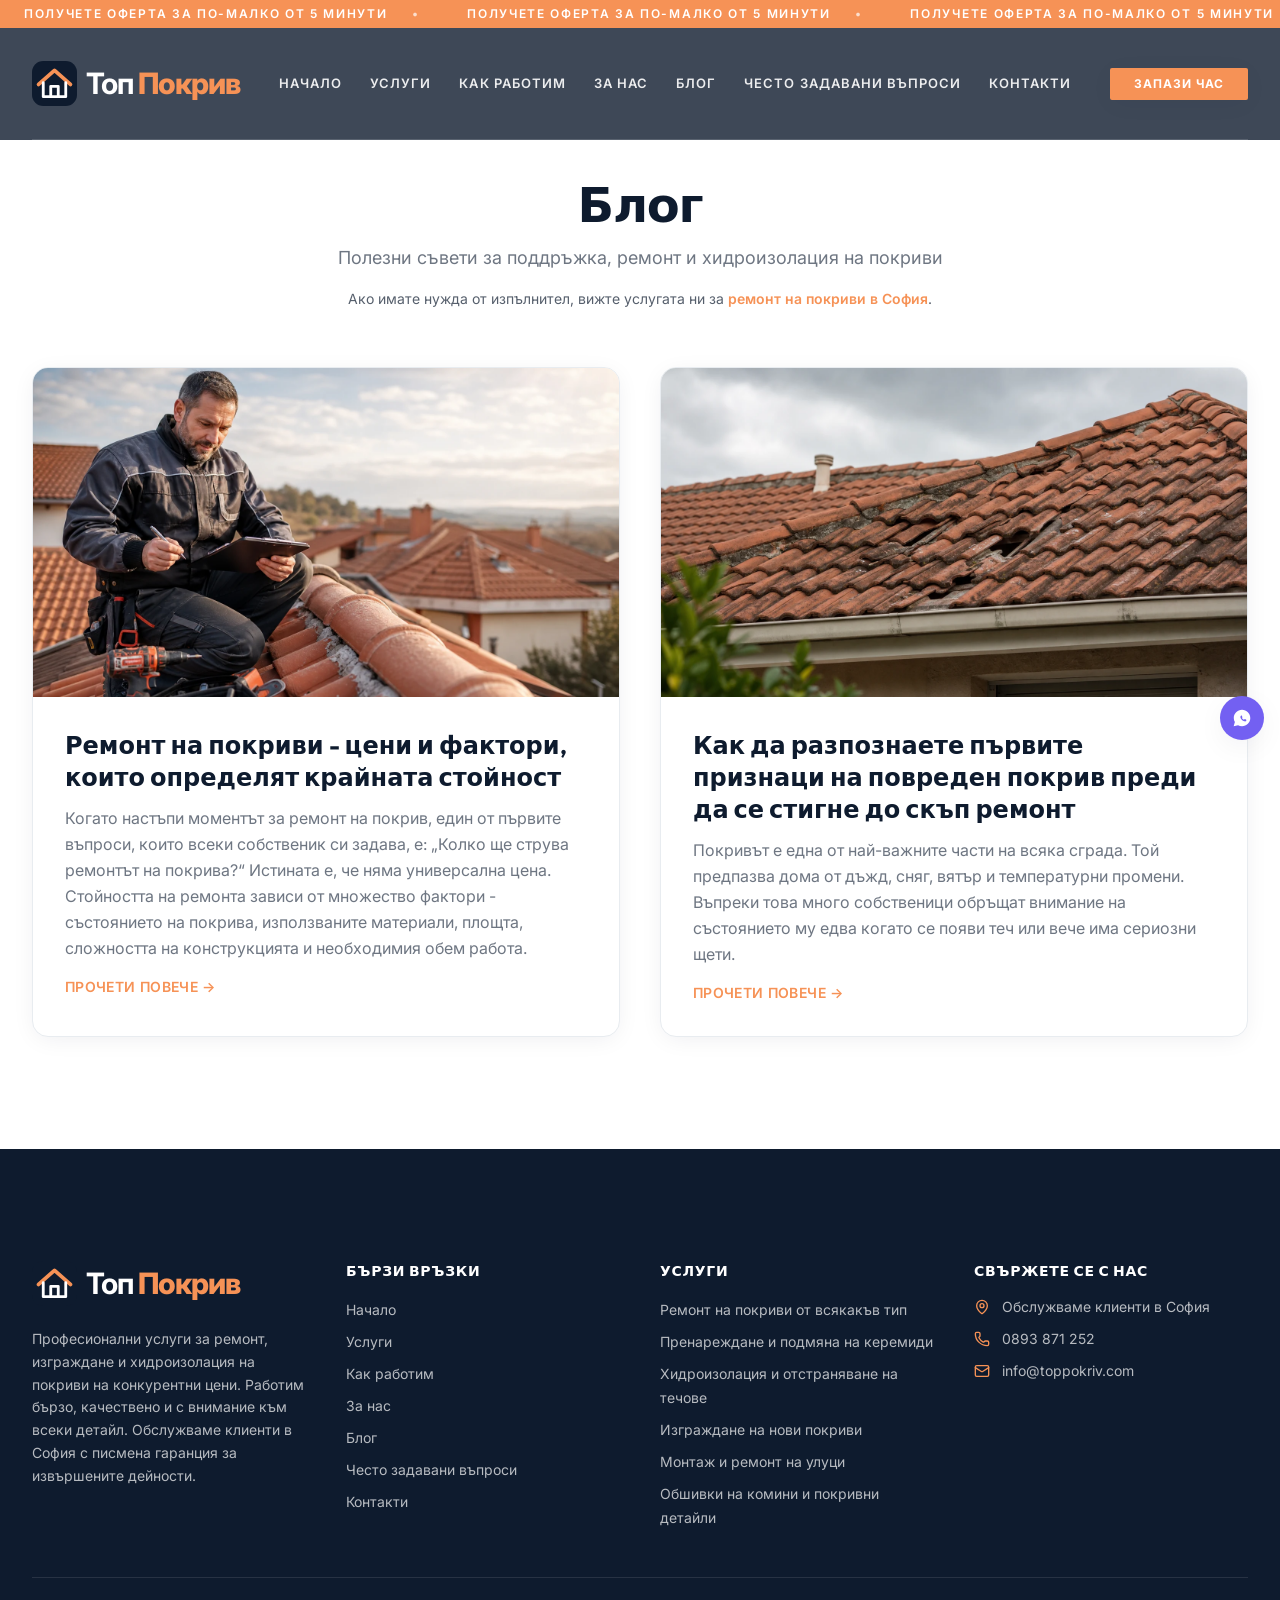
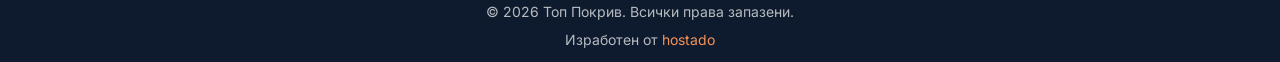
==== commit a68d312c: "Limit roofing service area to Sofia" ====
--- a/blog/index.html
+++ b/blog/index.html
@@ -49,7 +49,7 @@
     <div class="mx-auto mb-10 max-w-3xl text-center sm:mb-14">
       <h1 class="font-display text-3xl font-bold tracking-tight text-primary sm:text-4xl lg:text-5xl">Блог</h1>
       <p class="mt-3 text-base leading-relaxed text-primary/60 sm:mt-4 sm:text-lg">Полезни съвети за поддръжка, ремонт и хидроизолация на покриви</p>
-      <p class="mt-4 text-sm leading-relaxed text-primary/70">Ако имате нужда от изпълнител, вижте услугата ни за <a href="../uslugi/remont-na-pokrivi/" class="font-semibold text-accent hover:underline">ремонт на покриви в София и България</a>.</p>
+      <p class="mt-4 text-sm leading-relaxed text-primary/70">Ако имате нужда от изпълнител, вижте услугата ни за <a href="../uslugi/remont-na-pokrivi/" class="font-semibold text-accent hover:underline">ремонт на покриви в София</a>.</p>
     </div>
     <div class="grid gap-8 md:grid-cols-2 md:gap-10">
 
@@ -80,7 +80,7 @@
     </div>
   </div>
 </section></main>
-<footer><div class="bg-primary text-white/70"><div class="section-container pt-14 sm:pt-20 lg:pt-28 pb-4 max-lg:pb-16 lg:pb-3"><div class="grid gap-10 md:grid-cols-2 lg:grid-cols-4"><div><a href="../index.html#начало" class="inline-flex"><span class="site-wordmark"><img src="../favicon.svg" alt="" aria-hidden="true" width="48" height="48"><span>Топ <strong>Покрив</strong></span></span></a><p class="mt-4 text-sm leading-relaxed">Професионални услуги за ремонт, изграждане и хидроизолация на покриви на конкурентни цени. Работим бързо, качествено и с внимание към всеки детайл. Обслужваме клиенти в цяла България с писмена гаранция за извършените дейности.</p></div><div><h3 class="font-display text-sm font-semibold uppercase tracking-wider text-white">Бързи връзки</h3><ul class="mt-4 space-y-2"><li><a href="../index.html#начало" class="text-sm transition hover:text-accent">Начало</a></li><li><a href="../index.html#услуги" class="text-sm transition hover:text-accent">Услуги</a></li><li><a href="../index.html#как-работим" class="text-sm transition hover:text-accent">Как работим</a></li><li><a href="../index.html#за-нас" class="text-sm transition hover:text-accent">За нас</a></li><li><a href="index.html" class="text-sm transition hover:text-accent">Блог</a></li><li><a href="../index.html#faq" class="text-sm transition hover:text-accent">Често задавани въпроси</a></li><li><a href="../index.html#контакти" class="text-sm transition hover:text-accent">Контакти</a></li></ul></div><div><h3 class="font-display text-sm font-semibold uppercase tracking-wider text-white">Услуги</h3><ul class="mt-4 space-y-2"><li><a href="../index.html#услуги" class="text-sm transition hover:text-accent">Ремонт на покриви от всякакъв тип</a></li><li><a href="../index.html#услуги" class="text-sm transition hover:text-accent">Пренареждане и подмяна на керемиди</a></li><li><a href="../index.html#услуги" class="text-sm transition hover:text-accent">Хидроизолация и отстраняване на течове</a></li><li><a href="../index.html#услуги" class="text-sm transition hover:text-accent">Изграждане на нови покриви</a></li><li><a href="../index.html#услуги" class="text-sm transition hover:text-accent">Монтаж и ремонт на улуци</a></li><li><a href="../index.html#услуги" class="text-sm transition hover:text-accent">Обшивки на комини и покривни детайли</a></li></ul></div><div><h3 class="font-display text-sm font-semibold uppercase tracking-wider text-white">Свържете се с нас</h3><ul class="mt-4 space-y-3 text-sm"><li class="flex items-start gap-3"><svg xmlns="http://www.w3.org/2000/svg" width="24" height="24" viewBox="0 0 24 24" fill="none" stroke="currentColor" stroke-width="2" stroke-linecap="round" stroke-linejoin="round" class="mt-0.5 h-4 w-4 shrink-0 text-accent" aria-hidden="true"><path d="M20 10c0 4.993-5.539 10.193-7.399 11.799a1 1 0 0 1-1.202 0C9.539 20.193 4 14.993 4 10a8 8 0 0 1 16 0"></path><circle cx="12" cy="10" r="3"></circle></svg>Обслужваме клиенти в цяла България</li><li class="flex items-start gap-3"><svg xmlns="http://www.w3.org/2000/svg" width="24" height="24" viewBox="0 0 24 24" fill="none" stroke="currentColor" stroke-width="2" stroke-linecap="round" stroke-linejoin="round" class="mt-0.5 h-4 w-4 shrink-0 text-accent" aria-hidden="true"><path d="M13.832 16.568a1 1 0 0 0 1.213-.303l.355-.465A2 2 0 0 1 17 15h3a2 2 0 0 1 2 2v3a2 2 0 0 1-2 2A18 18 0 0 1 2 4a2 2 0 0 1 2-2h3a2 2 0 0 1 2 2v3a2 2 0 0 1-.8 1.6l-.468.351a1 1 0 0 0-.292 1.233 14 14 0 0 0 6.392 6.384"></path></svg><a href="tel:+359893871252" class="hover:text-white">0893 871 252</a></li><li class="flex items-start gap-3"><svg xmlns="http://www.w3.org/2000/svg" width="24" height="24" viewBox="0 0 24 24" fill="none" stroke="currentColor" stroke-width="2" stroke-linecap="round" stroke-linejoin="round" class="mt-0.5 h-4 w-4 shrink-0 text-accent" aria-hidden="true"><path d="m22 7-8.991 5.727a2 2 0 0 1-2.009 0L2 7"></path><rect x="2" y="4" width="20" height="16" rx="2"></rect></svg><a href="mailto:info@toppokriv.com" class="hover:text-white">info@toppokriv.com</a></li></ul></div></div><div class="mt-12 border-t border-white/10 pt-6 text-center text-sm"><p>© 2026 Топ Покрив. Всички права запазени.</p><p class="mt-2">Изработен от <a href="https://hostado.net" target="_blank" rel="noopener noreferrer" class="text-accent transition hover:text-white">hostado</a></p></div></div></div></footer><a href="tel:+359893871252" class="fixed bottom-[calc(1.5rem+env(safe-area-inset-bottom,0px))] right-4 z-40 flex h-14 w-14 items-center justify-center rounded-full bg-accent text-white shadow-glow transition hover:scale-110 lg:hidden" aria-label="Обади се"><svg xmlns="http://www.w3.org/2000/svg" width="24" height="24" viewBox="0 0 24 24" fill="none" stroke="currentColor" stroke-width="2" stroke-linecap="round" stroke-linejoin="round" class="h-6 w-6" aria-hidden="true"><path d="M13.832 16.568a1 1 0 0 0 1.213-.303l.355-.465A2 2 0 0 1 17 15h3a2 2 0 0 1 2 2v3a2 2 0 0 1-2 2A18 18 0 0 1 2 4a2 2 0 0 1 2-2h3a2 2 0 0 1 2 2v3a2 2 0 0 1-.8 1.6l-.468.351a1 1 0 0 0-.292 1.233 14 14 0 0 0 6.392 6.384"></path></svg></a><div class="fixed bottom-40 right-4 z-40 hidden flex-col gap-2 lg:flex"><a href="viber://chat?number=359893871252" target="_blank" rel="noopener noreferrer" aria-label="Viber" class="flex h-11 w-11 items-center justify-center rounded-full bg-[#7360F2] text-white shadow-card transition hover:scale-110"><svg class="h-5 w-5" viewBox="0 0 24 24" fill="currentColor"><path d="M12.04 2C6.58 2 2.13 6.45 2.13 11.91c0 1.75.46 3.45 1.32 4.95L2 22l5.25-1.37c1.45.79 3.08 1.21 4.79 1.21 5.46 0 9.91-4.45 9.91-9.91C21.95 6.45 17.5 2 12.04 2zm5.32 13.22c-.15.42-.87.77-1.21.82-.31.04-.71.06-1.15-.07-.27-.08-.61-.2-1.05-.39-1.85-.8-3.06-2.68-3.15-2.81-.09-.13-.75-.99-.75-1.89 0-.9.47-1.34.64-1.52.17-.18.37-.23.49-.23.12 0 .24 0 .35.01.11.01.26-.04.4.31.15.35.5 1.22.55 1.31.05.09.08.19.02.31-.06.12-.09.19-.18.29-.09.1-.19.22-.27.3-.09.08-.18.17-.08.33.1.16.44.73.95 1.18.65.58 1.2.76 1.37.84.17.09.27.07.37-.05.1-.11.42-.49.53-.66.11-.17.22-.14.37-.08.15.05.96.45 1.12.54.17.09.28.13.32.21.04.07.04.42-.11.84z"></path></svg></a></div>
+<footer><div class="bg-primary text-white/70"><div class="section-container pt-14 sm:pt-20 lg:pt-28 pb-4 max-lg:pb-16 lg:pb-3"><div class="grid gap-10 md:grid-cols-2 lg:grid-cols-4"><div><a href="../index.html#начало" class="inline-flex"><span class="site-wordmark"><img src="../favicon.svg" alt="" aria-hidden="true" width="48" height="48"><span>Топ <strong>Покрив</strong></span></span></a><p class="mt-4 text-sm leading-relaxed">Професионални услуги за ремонт, изграждане и хидроизолация на покриви на конкурентни цени. Работим бързо, качествено и с внимание към всеки детайл. Обслужваме клиенти в София с писмена гаранция за извършените дейности.</p></div><div><h3 class="font-display text-sm font-semibold uppercase tracking-wider text-white">Бързи връзки</h3><ul class="mt-4 space-y-2"><li><a href="../index.html#начало" class="text-sm transition hover:text-accent">Начало</a></li><li><a href="../index.html#услуги" class="text-sm transition hover:text-accent">Услуги</a></li><li><a href="../index.html#как-работим" class="text-sm transition hover:text-accent">Как работим</a></li><li><a href="../index.html#за-нас" class="text-sm transition hover:text-accent">За нас</a></li><li><a href="index.html" class="text-sm transition hover:text-accent">Блог</a></li><li><a href="../index.html#faq" class="text-sm transition hover:text-accent">Често задавани въпроси</a></li><li><a href="../index.html#контакти" class="text-sm transition hover:text-accent">Контакти</a></li></ul></div><div><h3 class="font-display text-sm font-semibold uppercase tracking-wider text-white">Услуги</h3><ul class="mt-4 space-y-2"><li><a href="../index.html#услуги" class="text-sm transition hover:text-accent">Ремонт на покриви от всякакъв тип</a></li><li><a href="../index.html#услуги" class="text-sm transition hover:text-accent">Пренареждане и подмяна на керемиди</a></li><li><a href="../index.html#услуги" class="text-sm transition hover:text-accent">Хидроизолация и отстраняване на течове</a></li><li><a href="../index.html#услуги" class="text-sm transition hover:text-accent">Изграждане на нови покриви</a></li><li><a href="../index.html#услуги" class="text-sm transition hover:text-accent">Монтаж и ремонт на улуци</a></li><li><a href="../index.html#услуги" class="text-sm transition hover:text-accent">Обшивки на комини и покривни детайли</a></li></ul></div><div><h3 class="font-display text-sm font-semibold uppercase tracking-wider text-white">Свържете се с нас</h3><ul class="mt-4 space-y-3 text-sm"><li class="flex items-start gap-3"><svg xmlns="http://www.w3.org/2000/svg" width="24" height="24" viewBox="0 0 24 24" fill="none" stroke="currentColor" stroke-width="2" stroke-linecap="round" stroke-linejoin="round" class="mt-0.5 h-4 w-4 shrink-0 text-accent" aria-hidden="true"><path d="M20 10c0 4.993-5.539 10.193-7.399 11.799a1 1 0 0 1-1.202 0C9.539 20.193 4 14.993 4 10a8 8 0 0 1 16 0"></path><circle cx="12" cy="10" r="3"></circle></svg>Обслужваме клиенти в София</li><li class="flex items-start gap-3"><svg xmlns="http://www.w3.org/2000/svg" width="24" height="24" viewBox="0 0 24 24" fill="none" stroke="currentColor" stroke-width="2" stroke-linecap="round" stroke-linejoin="round" class="mt-0.5 h-4 w-4 shrink-0 text-accent" aria-hidden="true"><path d="M13.832 16.568a1 1 0 0 0 1.213-.303l.355-.465A2 2 0 0 1 17 15h3a2 2 0 0 1 2 2v3a2 2 0 0 1-2 2A18 18 0 0 1 2 4a2 2 0 0 1 2-2h3a2 2 0 0 1 2 2v3a2 2 0 0 1-.8 1.6l-.468.351a1 1 0 0 0-.292 1.233 14 14 0 0 0 6.392 6.384"></path></svg><a href="tel:+359893871252" class="hover:text-white">0893 871 252</a></li><li class="flex items-start gap-3"><svg xmlns="http://www.w3.org/2000/svg" width="24" height="24" viewBox="0 0 24 24" fill="none" stroke="currentColor" stroke-width="2" stroke-linecap="round" stroke-linejoin="round" class="mt-0.5 h-4 w-4 shrink-0 text-accent" aria-hidden="true"><path d="m22 7-8.991 5.727a2 2 0 0 1-2.009 0L2 7"></path><rect x="2" y="4" width="20" height="16" rx="2"></rect></svg><a href="mailto:info@toppokriv.com" class="hover:text-white">info@toppokriv.com</a></li></ul></div></div><div class="mt-12 border-t border-white/10 pt-6 text-center text-sm"><p>© 2026 Топ Покрив. Всички права запазени.</p><p class="mt-2">Изработен от <a href="https://hostado.net" target="_blank" rel="noopener noreferrer" class="text-accent transition hover:text-white">hostado</a></p></div></div></div></footer><a href="tel:+359893871252" class="fixed bottom-[calc(1.5rem+env(safe-area-inset-bottom,0px))] right-4 z-40 flex h-14 w-14 items-center justify-center rounded-full bg-accent text-white shadow-glow transition hover:scale-110 lg:hidden" aria-label="Обади се"><svg xmlns="http://www.w3.org/2000/svg" width="24" height="24" viewBox="0 0 24 24" fill="none" stroke="currentColor" stroke-width="2" stroke-linecap="round" stroke-linejoin="round" class="h-6 w-6" aria-hidden="true"><path d="M13.832 16.568a1 1 0 0 0 1.213-.303l.355-.465A2 2 0 0 1 17 15h3a2 2 0 0 1 2 2v3a2 2 0 0 1-2 2A18 18 0 0 1 2 4a2 2 0 0 1 2-2h3a2 2 0 0 1 2 2v3a2 2 0 0 1-.8 1.6l-.468.351a1 1 0 0 0-.292 1.233 14 14 0 0 0 6.392 6.384"></path></svg></a><div class="fixed bottom-40 right-4 z-40 hidden flex-col gap-2 lg:flex"><a href="viber://chat?number=359893871252" target="_blank" rel="noopener noreferrer" aria-label="Viber" class="flex h-11 w-11 items-center justify-center rounded-full bg-[#7360F2] text-white shadow-card transition hover:scale-110"><svg class="h-5 w-5" viewBox="0 0 24 24" fill="currentColor"><path d="M12.04 2C6.58 2 2.13 6.45 2.13 11.91c0 1.75.46 3.45 1.32 4.95L2 22l5.25-1.37c1.45.79 3.08 1.21 4.79 1.21 5.46 0 9.91-4.45 9.91-9.91C21.95 6.45 17.5 2 12.04 2zm5.32 13.22c-.15.42-.87.77-1.21.82-.31.04-.71.06-1.15-.07-.27-.08-.61-.2-1.05-.39-1.85-.8-3.06-2.68-3.15-2.81-.09-.13-.75-.99-.75-1.89 0-.9.47-1.34.64-1.52.17-.18.37-.23.49-.23.12 0 .24 0 .35.01.11.01.26-.04.4.31.15.35.5 1.22.55 1.31.05.09.08.19.02.31-.06.12-.09.19-.18.29-.09.1-.19.22-.27.3-.09.08-.18.17-.08.33.1.16.44.73.95 1.18.65.58 1.2.76 1.37.84.17.09.27.07.37-.05.1-.11.42-.49.53-.66.11-.17.22-.14.37-.08.15.05.96.45 1.12.54.17.09.28.13.32.21.04.07.04.42-.11.84z"></path></svg></a></div>
   <script src="../js/content.js"></script>
   <script src="../js/main.js"></script>
 </body>
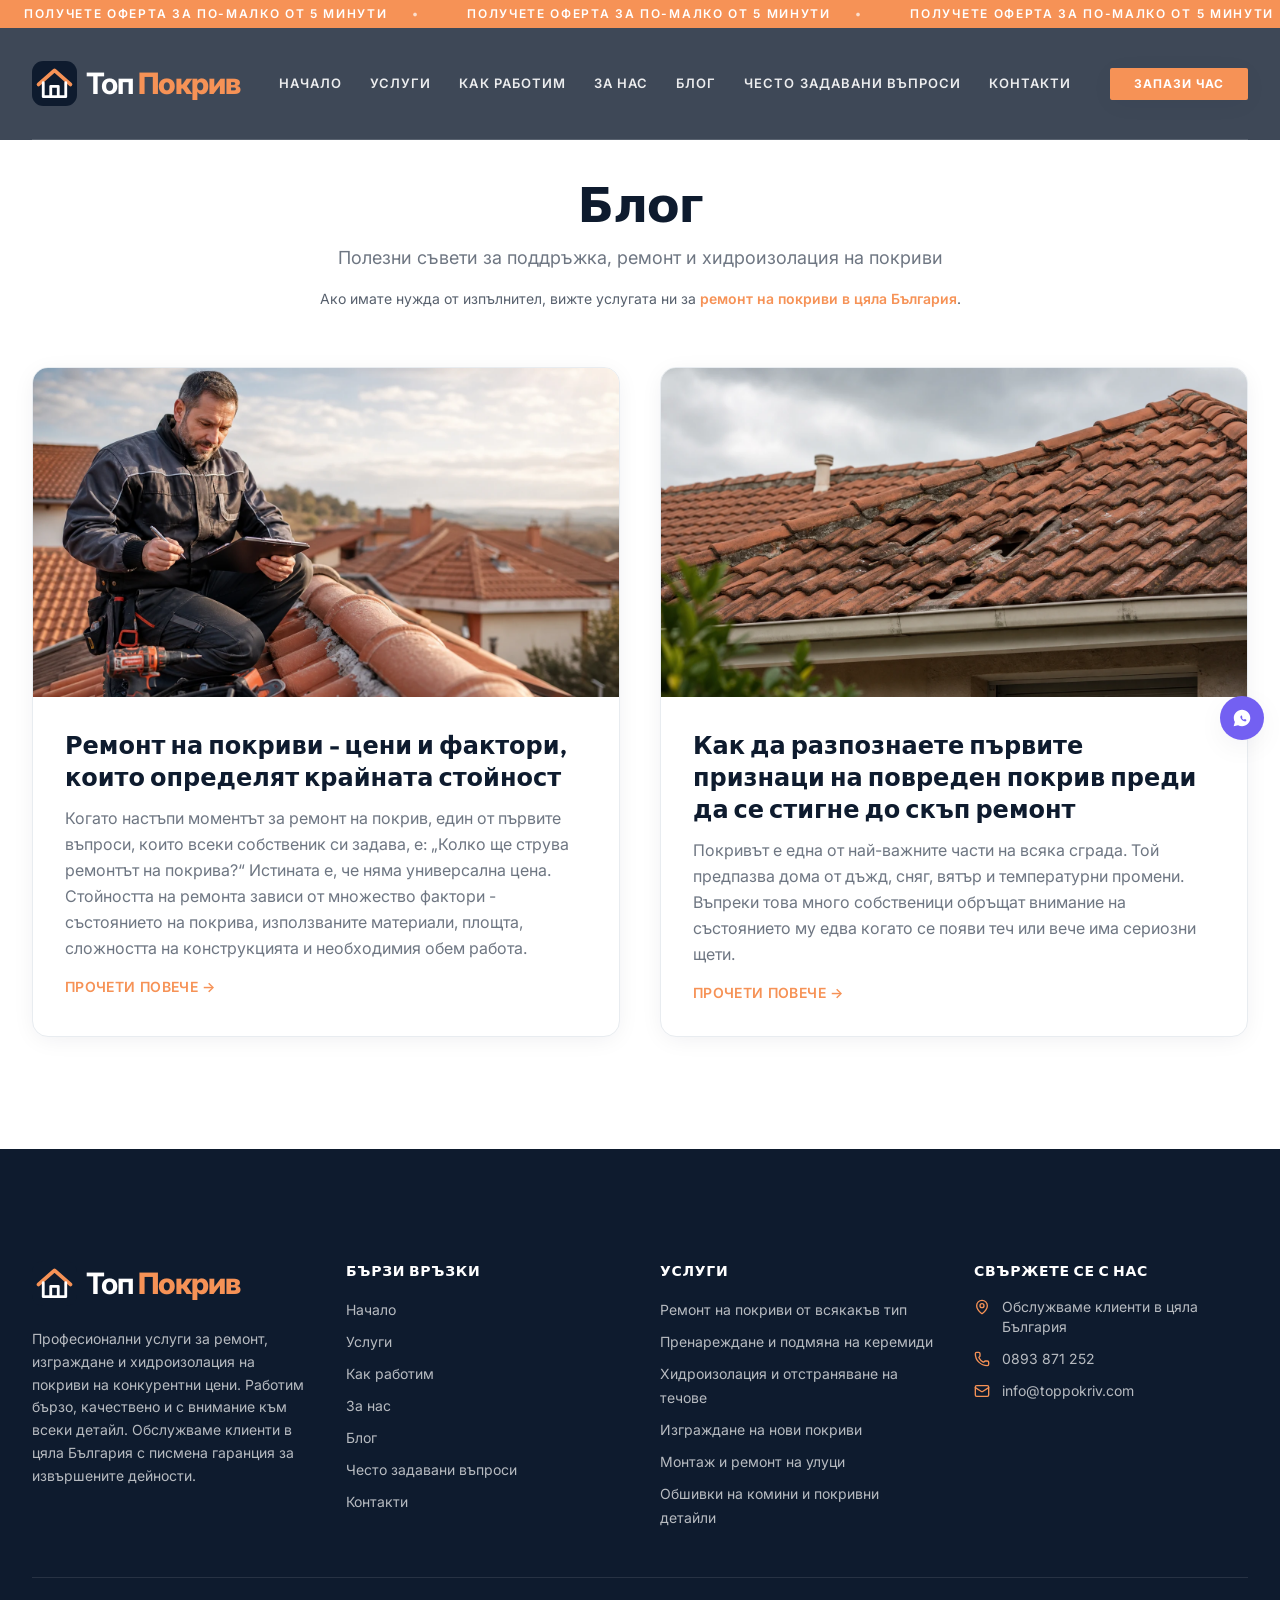
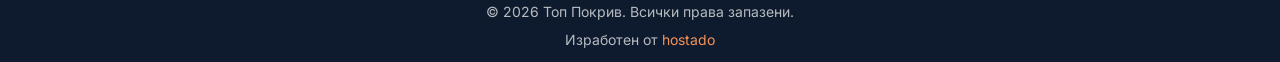
==== commit 6434a016: "Restore nationwide roofing service wording" ====
--- a/blog/index.html
+++ b/blog/index.html
@@ -49,7 +49,7 @@
     <div class="mx-auto mb-10 max-w-3xl text-center sm:mb-14">
       <h1 class="font-display text-3xl font-bold tracking-tight text-primary sm:text-4xl lg:text-5xl">Блог</h1>
       <p class="mt-3 text-base leading-relaxed text-primary/60 sm:mt-4 sm:text-lg">Полезни съвети за поддръжка, ремонт и хидроизолация на покриви</p>
-      <p class="mt-4 text-sm leading-relaxed text-primary/70">Ако имате нужда от изпълнител, вижте услугата ни за <a href="../uslugi/remont-na-pokrivi/" class="font-semibold text-accent hover:underline">ремонт на покриви в София</a>.</p>
+      <p class="mt-4 text-sm leading-relaxed text-primary/70">Ако имате нужда от изпълнител, вижте услугата ни за <a href="../uslugi/remont-na-pokrivi/" class="font-semibold text-accent hover:underline">ремонт на покриви в цяла България</a>.</p>
     </div>
     <div class="grid gap-8 md:grid-cols-2 md:gap-10">
 
@@ -80,7 +80,7 @@
     </div>
   </div>
 </section></main>
-<footer><div class="bg-primary text-white/70"><div class="section-container pt-14 sm:pt-20 lg:pt-28 pb-4 max-lg:pb-16 lg:pb-3"><div class="grid gap-10 md:grid-cols-2 lg:grid-cols-4"><div><a href="../index.html#начало" class="inline-flex"><span class="site-wordmark"><img src="../favicon.svg" alt="" aria-hidden="true" width="48" height="48"><span>Топ <strong>Покрив</strong></span></span></a><p class="mt-4 text-sm leading-relaxed">Професионални услуги за ремонт, изграждане и хидроизолация на покриви на конкурентни цени. Работим бързо, качествено и с внимание към всеки детайл. Обслужваме клиенти в София с писмена гаранция за извършените дейности.</p></div><div><h3 class="font-display text-sm font-semibold uppercase tracking-wider text-white">Бързи връзки</h3><ul class="mt-4 space-y-2"><li><a href="../index.html#начало" class="text-sm transition hover:text-accent">Начало</a></li><li><a href="../index.html#услуги" class="text-sm transition hover:text-accent">Услуги</a></li><li><a href="../index.html#как-работим" class="text-sm transition hover:text-accent">Как работим</a></li><li><a href="../index.html#за-нас" class="text-sm transition hover:text-accent">За нас</a></li><li><a href="index.html" class="text-sm transition hover:text-accent">Блог</a></li><li><a href="../index.html#faq" class="text-sm transition hover:text-accent">Често задавани въпроси</a></li><li><a href="../index.html#контакти" class="text-sm transition hover:text-accent">Контакти</a></li></ul></div><div><h3 class="font-display text-sm font-semibold uppercase tracking-wider text-white">Услуги</h3><ul class="mt-4 space-y-2"><li><a href="../index.html#услуги" class="text-sm transition hover:text-accent">Ремонт на покриви от всякакъв тип</a></li><li><a href="../index.html#услуги" class="text-sm transition hover:text-accent">Пренареждане и подмяна на керемиди</a></li><li><a href="../index.html#услуги" class="text-sm transition hover:text-accent">Хидроизолация и отстраняване на течове</a></li><li><a href="../index.html#услуги" class="text-sm transition hover:text-accent">Изграждане на нови покриви</a></li><li><a href="../index.html#услуги" class="text-sm transition hover:text-accent">Монтаж и ремонт на улуци</a></li><li><a href="../index.html#услуги" class="text-sm transition hover:text-accent">Обшивки на комини и покривни детайли</a></li></ul></div><div><h3 class="font-display text-sm font-semibold uppercase tracking-wider text-white">Свържете се с нас</h3><ul class="mt-4 space-y-3 text-sm"><li class="flex items-start gap-3"><svg xmlns="http://www.w3.org/2000/svg" width="24" height="24" viewBox="0 0 24 24" fill="none" stroke="currentColor" stroke-width="2" stroke-linecap="round" stroke-linejoin="round" class="mt-0.5 h-4 w-4 shrink-0 text-accent" aria-hidden="true"><path d="M20 10c0 4.993-5.539 10.193-7.399 11.799a1 1 0 0 1-1.202 0C9.539 20.193 4 14.993 4 10a8 8 0 0 1 16 0"></path><circle cx="12" cy="10" r="3"></circle></svg>Обслужваме клиенти в София</li><li class="flex items-start gap-3"><svg xmlns="http://www.w3.org/2000/svg" width="24" height="24" viewBox="0 0 24 24" fill="none" stroke="currentColor" stroke-width="2" stroke-linecap="round" stroke-linejoin="round" class="mt-0.5 h-4 w-4 shrink-0 text-accent" aria-hidden="true"><path d="M13.832 16.568a1 1 0 0 0 1.213-.303l.355-.465A2 2 0 0 1 17 15h3a2 2 0 0 1 2 2v3a2 2 0 0 1-2 2A18 18 0 0 1 2 4a2 2 0 0 1 2-2h3a2 2 0 0 1 2 2v3a2 2 0 0 1-.8 1.6l-.468.351a1 1 0 0 0-.292 1.233 14 14 0 0 0 6.392 6.384"></path></svg><a href="tel:+359893871252" class="hover:text-white">0893 871 252</a></li><li class="flex items-start gap-3"><svg xmlns="http://www.w3.org/2000/svg" width="24" height="24" viewBox="0 0 24 24" fill="none" stroke="currentColor" stroke-width="2" stroke-linecap="round" stroke-linejoin="round" class="mt-0.5 h-4 w-4 shrink-0 text-accent" aria-hidden="true"><path d="m22 7-8.991 5.727a2 2 0 0 1-2.009 0L2 7"></path><rect x="2" y="4" width="20" height="16" rx="2"></rect></svg><a href="mailto:info@toppokriv.com" class="hover:text-white">info@toppokriv.com</a></li></ul></div></div><div class="mt-12 border-t border-white/10 pt-6 text-center text-sm"><p>© 2026 Топ Покрив. Всички права запазени.</p><p class="mt-2">Изработен от <a href="https://hostado.net" target="_blank" rel="noopener noreferrer" class="text-accent transition hover:text-white">hostado</a></p></div></div></div></footer><a href="tel:+359893871252" class="fixed bottom-[calc(1.5rem+env(safe-area-inset-bottom,0px))] right-4 z-40 flex h-14 w-14 items-center justify-center rounded-full bg-accent text-white shadow-glow transition hover:scale-110 lg:hidden" aria-label="Обади се"><svg xmlns="http://www.w3.org/2000/svg" width="24" height="24" viewBox="0 0 24 24" fill="none" stroke="currentColor" stroke-width="2" stroke-linecap="round" stroke-linejoin="round" class="h-6 w-6" aria-hidden="true"><path d="M13.832 16.568a1 1 0 0 0 1.213-.303l.355-.465A2 2 0 0 1 17 15h3a2 2 0 0 1 2 2v3a2 2 0 0 1-2 2A18 18 0 0 1 2 4a2 2 0 0 1 2-2h3a2 2 0 0 1 2 2v3a2 2 0 0 1-.8 1.6l-.468.351a1 1 0 0 0-.292 1.233 14 14 0 0 0 6.392 6.384"></path></svg></a><div class="fixed bottom-40 right-4 z-40 hidden flex-col gap-2 lg:flex"><a href="viber://chat?number=359893871252" target="_blank" rel="noopener noreferrer" aria-label="Viber" class="flex h-11 w-11 items-center justify-center rounded-full bg-[#7360F2] text-white shadow-card transition hover:scale-110"><svg class="h-5 w-5" viewBox="0 0 24 24" fill="currentColor"><path d="M12.04 2C6.58 2 2.13 6.45 2.13 11.91c0 1.75.46 3.45 1.32 4.95L2 22l5.25-1.37c1.45.79 3.08 1.21 4.79 1.21 5.46 0 9.91-4.45 9.91-9.91C21.95 6.45 17.5 2 12.04 2zm5.32 13.22c-.15.42-.87.77-1.21.82-.31.04-.71.06-1.15-.07-.27-.08-.61-.2-1.05-.39-1.85-.8-3.06-2.68-3.15-2.81-.09-.13-.75-.99-.75-1.89 0-.9.47-1.34.64-1.52.17-.18.37-.23.49-.23.12 0 .24 0 .35.01.11.01.26-.04.4.31.15.35.5 1.22.55 1.31.05.09.08.19.02.31-.06.12-.09.19-.18.29-.09.1-.19.22-.27.3-.09.08-.18.17-.08.33.1.16.44.73.95 1.18.65.58 1.2.76 1.37.84.17.09.27.07.37-.05.1-.11.42-.49.53-.66.11-.17.22-.14.37-.08.15.05.96.45 1.12.54.17.09.28.13.32.21.04.07.04.42-.11.84z"></path></svg></a></div>
+<footer><div class="bg-primary text-white/70"><div class="section-container pt-14 sm:pt-20 lg:pt-28 pb-4 max-lg:pb-16 lg:pb-3"><div class="grid gap-10 md:grid-cols-2 lg:grid-cols-4"><div><a href="../index.html#начало" class="inline-flex"><span class="site-wordmark"><img src="../favicon.svg" alt="" aria-hidden="true" width="48" height="48"><span>Топ <strong>Покрив</strong></span></span></a><p class="mt-4 text-sm leading-relaxed">Професионални услуги за ремонт, изграждане и хидроизолация на покриви на конкурентни цени. Работим бързо, качествено и с внимание към всеки детайл. Обслужваме клиенти в цяла България с писмена гаранция за извършените дейности.</p></div><div><h3 class="font-display text-sm font-semibold uppercase tracking-wider text-white">Бързи връзки</h3><ul class="mt-4 space-y-2"><li><a href="../index.html#начало" class="text-sm transition hover:text-accent">Начало</a></li><li><a href="../index.html#услуги" class="text-sm transition hover:text-accent">Услуги</a></li><li><a href="../index.html#как-работим" class="text-sm transition hover:text-accent">Как работим</a></li><li><a href="../index.html#за-нас" class="text-sm transition hover:text-accent">За нас</a></li><li><a href="index.html" class="text-sm transition hover:text-accent">Блог</a></li><li><a href="../index.html#faq" class="text-sm transition hover:text-accent">Често задавани въпроси</a></li><li><a href="../index.html#контакти" class="text-sm transition hover:text-accent">Контакти</a></li></ul></div><div><h3 class="font-display text-sm font-semibold uppercase tracking-wider text-white">Услуги</h3><ul class="mt-4 space-y-2"><li><a href="../index.html#услуги" class="text-sm transition hover:text-accent">Ремонт на покриви от всякакъв тип</a></li><li><a href="../index.html#услуги" class="text-sm transition hover:text-accent">Пренареждане и подмяна на керемиди</a></li><li><a href="../index.html#услуги" class="text-sm transition hover:text-accent">Хидроизолация и отстраняване на течове</a></li><li><a href="../index.html#услуги" class="text-sm transition hover:text-accent">Изграждане на нови покриви</a></li><li><a href="../index.html#услуги" class="text-sm transition hover:text-accent">Монтаж и ремонт на улуци</a></li><li><a href="../index.html#услуги" class="text-sm transition hover:text-accent">Обшивки на комини и покривни детайли</a></li></ul></div><div><h3 class="font-display text-sm font-semibold uppercase tracking-wider text-white">Свържете се с нас</h3><ul class="mt-4 space-y-3 text-sm"><li class="flex items-start gap-3"><svg xmlns="http://www.w3.org/2000/svg" width="24" height="24" viewBox="0 0 24 24" fill="none" stroke="currentColor" stroke-width="2" stroke-linecap="round" stroke-linejoin="round" class="mt-0.5 h-4 w-4 shrink-0 text-accent" aria-hidden="true"><path d="M20 10c0 4.993-5.539 10.193-7.399 11.799a1 1 0 0 1-1.202 0C9.539 20.193 4 14.993 4 10a8 8 0 0 1 16 0"></path><circle cx="12" cy="10" r="3"></circle></svg>Обслужваме клиенти в цяла България</li><li class="flex items-start gap-3"><svg xmlns="http://www.w3.org/2000/svg" width="24" height="24" viewBox="0 0 24 24" fill="none" stroke="currentColor" stroke-width="2" stroke-linecap="round" stroke-linejoin="round" class="mt-0.5 h-4 w-4 shrink-0 text-accent" aria-hidden="true"><path d="M13.832 16.568a1 1 0 0 0 1.213-.303l.355-.465A2 2 0 0 1 17 15h3a2 2 0 0 1 2 2v3a2 2 0 0 1-2 2A18 18 0 0 1 2 4a2 2 0 0 1 2-2h3a2 2 0 0 1 2 2v3a2 2 0 0 1-.8 1.6l-.468.351a1 1 0 0 0-.292 1.233 14 14 0 0 0 6.392 6.384"></path></svg><a href="tel:+359893871252" class="hover:text-white">0893 871 252</a></li><li class="flex items-start gap-3"><svg xmlns="http://www.w3.org/2000/svg" width="24" height="24" viewBox="0 0 24 24" fill="none" stroke="currentColor" stroke-width="2" stroke-linecap="round" stroke-linejoin="round" class="mt-0.5 h-4 w-4 shrink-0 text-accent" aria-hidden="true"><path d="m22 7-8.991 5.727a2 2 0 0 1-2.009 0L2 7"></path><rect x="2" y="4" width="20" height="16" rx="2"></rect></svg><a href="mailto:info@toppokriv.com" class="hover:text-white">info@toppokriv.com</a></li></ul></div></div><div class="mt-12 border-t border-white/10 pt-6 text-center text-sm"><p>© 2026 Топ Покрив. Всички права запазени.</p><p class="mt-2">Изработен от <a href="https://hostado.net" target="_blank" rel="noopener noreferrer" class="text-accent transition hover:text-white">hostado</a></p></div></div></div></footer><a href="tel:+359893871252" class="fixed bottom-[calc(1.5rem+env(safe-area-inset-bottom,0px))] right-4 z-40 flex h-14 w-14 items-center justify-center rounded-full bg-accent text-white shadow-glow transition hover:scale-110 lg:hidden" aria-label="Обади се"><svg xmlns="http://www.w3.org/2000/svg" width="24" height="24" viewBox="0 0 24 24" fill="none" stroke="currentColor" stroke-width="2" stroke-linecap="round" stroke-linejoin="round" class="h-6 w-6" aria-hidden="true"><path d="M13.832 16.568a1 1 0 0 0 1.213-.303l.355-.465A2 2 0 0 1 17 15h3a2 2 0 0 1 2 2v3a2 2 0 0 1-2 2A18 18 0 0 1 2 4a2 2 0 0 1 2-2h3a2 2 0 0 1 2 2v3a2 2 0 0 1-.8 1.6l-.468.351a1 1 0 0 0-.292 1.233 14 14 0 0 0 6.392 6.384"></path></svg></a><div class="fixed bottom-40 right-4 z-40 hidden flex-col gap-2 lg:flex"><a href="viber://chat?number=359893871252" target="_blank" rel="noopener noreferrer" aria-label="Viber" class="flex h-11 w-11 items-center justify-center rounded-full bg-[#7360F2] text-white shadow-card transition hover:scale-110"><svg class="h-5 w-5" viewBox="0 0 24 24" fill="currentColor"><path d="M12.04 2C6.58 2 2.13 6.45 2.13 11.91c0 1.75.46 3.45 1.32 4.95L2 22l5.25-1.37c1.45.79 3.08 1.21 4.79 1.21 5.46 0 9.91-4.45 9.91-9.91C21.95 6.45 17.5 2 12.04 2zm5.32 13.22c-.15.42-.87.77-1.21.82-.31.04-.71.06-1.15-.07-.27-.08-.61-.2-1.05-.39-1.85-.8-3.06-2.68-3.15-2.81-.09-.13-.75-.99-.75-1.89 0-.9.47-1.34.64-1.52.17-.18.37-.23.49-.23.12 0 .24 0 .35.01.11.01.26-.04.4.31.15.35.5 1.22.55 1.31.05.09.08.19.02.31-.06.12-.09.19-.18.29-.09.1-.19.22-.27.3-.09.08-.18.17-.08.33.1.16.44.73.95 1.18.65.58 1.2.76 1.37.84.17.09.27.07.37-.05.1-.11.42-.49.53-.66.11-.17.22-.14.37-.08.15.05.96.45 1.12.54.17.09.28.13.32.21.04.07.04.42-.11.84z"></path></svg></a></div>
   <script src="../js/content.js"></script>
   <script src="../js/main.js"></script>
 </body>
